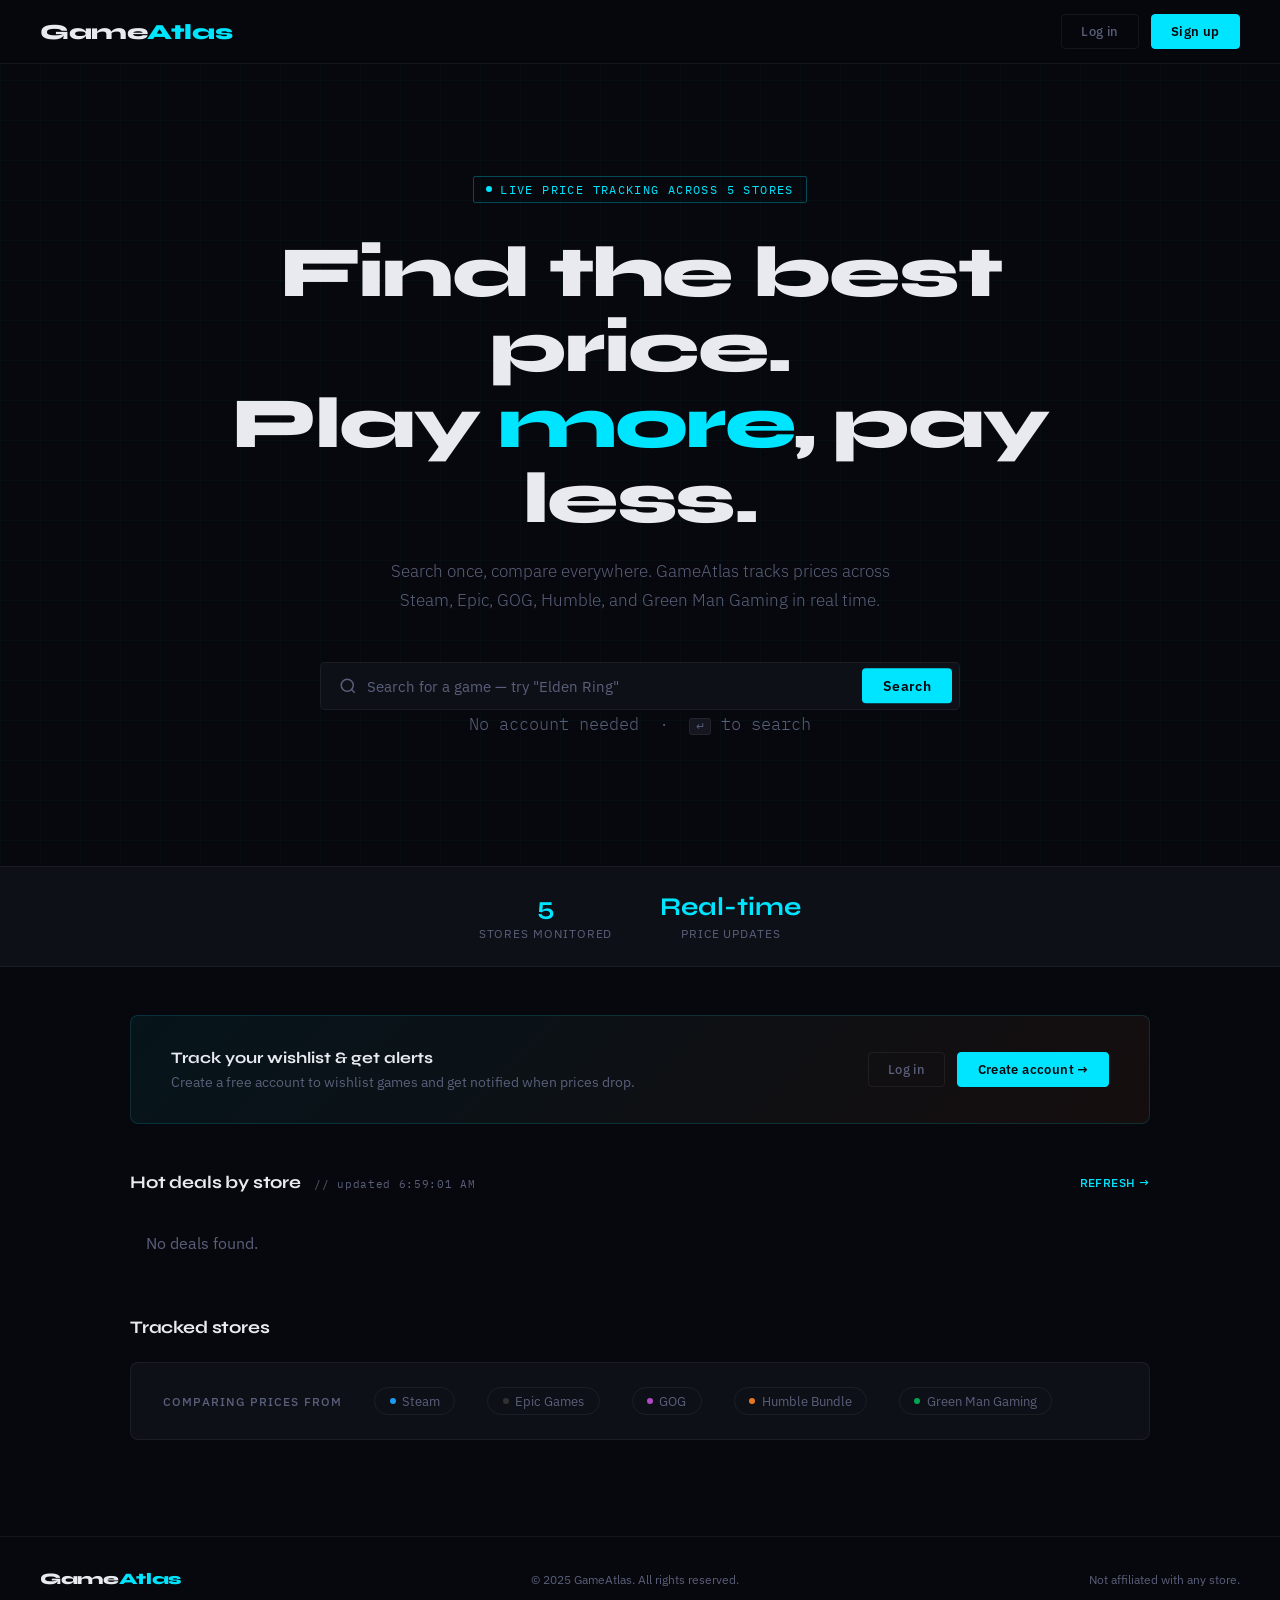
==== IT340-Website/index.html @ 7c73a900 "Front end Mk1" ====
<!DOCTYPE html>
<html lang="en">
<head>
  <meta charset="UTF-8" />
  <meta name="viewport" content="width=device-width, initial-scale=1.0" />
  <title>GameAtlas — Track. Compare. Save.</title>
  <link rel="preconnect" href="https://fonts.googleapis.com" />
  <link rel="preconnect" href="https://fonts.gstatic.com" crossorigin />
  <link href="https://fonts.googleapis.com/css2?family=Syne:wght@400;600;700;800&family=IBM+Plex+Sans:wght@300;400;500&family=IBM+Plex+Mono:wght@400;500&display=swap" rel="stylesheet" />
  <link rel="stylesheet" href="style.css" />
  <link rel="stylesheet" href="index.css" />
</head>
<body>

  <!-- NAV -->
  <nav>
    <a href="index.html" class="logo">Game<span>Atlas</span></a>
    <div class="nav-actions" id="navActions">
      <!-- Populated by JS based on auth state -->
    </div>
  </nav>

  <!-- HERO -->
  <section class="hero">
    <div class="hero-tag">Live price tracking across 5 stores</div>
    <h1>Find the best price.<br/>Play <em>more</em>, pay less.</h1>
    <p>Search once, compare everywhere. GameAtlas tracks prices across Steam, Epic, GOG, Humble, and Green Man Gaming in real time.</p>
    <div class="search-wrap">
      <svg class="search-icon" width="18" height="18" viewBox="0 0 24 24" fill="none" stroke="currentColor" stroke-width="2">
        <circle cx="11" cy="11" r="8"/><path d="m21 21-4.35-4.35"/>
      </svg>
      <input class="search-input" type="text" id="searchInput" placeholder="Search for a game — try &quot;Elden Ring&quot;" />
      <button class="search-btn" onclick="searchGames()">Search</button>
    </div>
    <p class="search-hint">No account needed &nbsp;·&nbsp; <kbd>↵</kbd> to search</p>
  </section>

  <!-- STATS -->
  <div class="stats-strip">
    <div class="stat"><span class="stat-num">5</span><span class="stat-label">Stores monitored</span></div>
    <div class="stat"><span class="stat-num">Real-time</span><span class="stat-label">Price updates</span></div>
  </div>

  <!-- MAIN -->
  <main class="main">

    <!-- AUTH PROMPT — shown only when logged out -->
    <div class="auth-prompt" id="authPrompt" style="display:none;">
      <div class="auth-prompt-text">
        <h3>Track your wishlist &amp; get alerts</h3>
        <p>Create a free account to wishlist games and get notified when prices drop.</p>
      </div>
      <div class="auth-prompt-actions">
        <a href="login.html" class="btn btn-ghost">Log in</a>
        <a href="register.html" class="btn btn-accent">Create account →</a>
      </div>
    </div>

    <!-- WISHLIST SECTION — shown only when logged in -->
    <div id="wishlistSection" style="display:none;">
      <div class="section-header">
        <div class="section-title">Your wishlist <span id="wishlistCount"></span></div>
        <button onclick="clearWishlist()" class="see-all" style="background:none;border:none;cursor:pointer;color:var(--red);">Clear all</button>
      </div>
      <div id="wishlistEmpty" style="display:none;padding:1.5rem;background:var(--surface);border:1px solid var(--border);border-radius:8px;color:var(--muted);font-size:0.88rem;margin-bottom:2rem;">
        Your wishlist is empty. Search for games below and click <strong>+ Wishlist</strong> to start tracking prices.
      </div>
      <div class="deals-grid" id="wishlistGrid"></div>
    </div>

    <!-- SEARCH RESULTS (hidden by default) -->
    <div id="searchResults" style="display:none;">
      <div class="section-header">
        <div class="section-title">Search results <span id="searchResultsLabel"></span></div>
        <button onclick="clearSearch()" class="see-all" style="background:none;border:none;cursor:pointer;">✕ Clear</button>
      </div>
      <div class="deals-grid" id="searchResultsGrid"></div>
    </div>

    <!-- HOT DEALS BY STORE -->
    <div id="dealsSection">
      <div class="section-header">
        <div class="section-title">Hot deals by store <span id="dealsTimestamp">// loading...</span></div>
        <a href="#" class="see-all" onclick="loadAllDeals(); return false;">Refresh →</a>
      </div>
      <div class="deals-grid" id="dealsGrid">
        <div class="store-deal-card skeleton-card"><div class="skeleton-header"></div><div class="skeleton-row"></div><div class="skeleton-row"></div><div class="skeleton-row"></div></div>
        <div class="store-deal-card skeleton-card"><div class="skeleton-header"></div><div class="skeleton-row"></div><div class="skeleton-row"></div><div class="skeleton-row"></div></div>
        <div class="store-deal-card skeleton-card"><div class="skeleton-header"></div><div class="skeleton-row"></div><div class="skeleton-row"></div><div class="skeleton-row"></div></div>
        <div class="store-deal-card skeleton-card"><div class="skeleton-header"></div><div class="skeleton-row"></div><div class="skeleton-row"></div><div class="skeleton-row"></div></div>
        <div class="store-deal-card skeleton-card"><div class="skeleton-header"></div><div class="skeleton-row"></div><div class="skeleton-row"></div><div class="skeleton-row"></div></div>
      </div>
    </div>

    <!-- STORES BAR -->
    <div class="section-header" style="margin-top:2rem;">
      <div class="section-title">Tracked stores</div>
    </div>
    <div class="stores-bar">
      <span class="stores-label">Comparing prices from</span>
      <div class="store-pill"><span class="store-pill-dot" style="background:#1d9bf0"></span>Steam</div>
      <div class="store-pill"><span class="store-pill-dot" style="background:#313131"></span>Epic Games</div>
      <div class="store-pill"><span class="store-pill-dot" style="background:#b249c7"></span>GOG</div>
      <div class="store-pill"><span class="store-pill-dot" style="background:#e87722"></span>Humble Bundle</div>
      <div class="store-pill"><span class="store-pill-dot" style="background:#00a651"></span>Green Man Gaming</div>
    </div>

  </main>

  <!-- FOOTER -->
  <footer>
    <a href="index.html" class="logo">Game<span>Atlas</span></a>
    <span>© 2025 GameAtlas. All rights reserved.</span>
    <span>Not affiliated with any store.</span>
  </footer>

  <script>
    // ── CheapShark store ID map ───────────────────────────────────────────
    const STORES = {
      1:  { name: 'Steam',            color: '#1d9bf0' },
      25: { name: 'Epic Games',       color: '#313131' },
      7:  { name: 'GOG',              color: '#b249c7' },
      11: { name: 'Humble Bundle',    color: '#e87722' },
      23: { name: 'Green Man Gaming', color: '#00a651' },
    };
    const STORE_IDS = Object.keys(STORES).map(Number);

    // ── Auth helpers ──────────────────────────────────────────────────────
    function getUser()  { try { return JSON.parse(localStorage.getItem('ga_user')); } catch { return null; } }
    function isLoggedIn() { return !!getUser(); }

    function logout() {
      localStorage.removeItem('ga_user');
      location.reload();
    }

    // ── Wishlist helpers ──────────────────────────────────────────────────
    function getWishlist() { try { return JSON.parse(localStorage.getItem('ga_wishlist')) || []; } catch { return []; } }
    function saveWishlist(list) { localStorage.setItem('ga_wishlist', JSON.stringify(list)); }

    function addToWishlist(game) {
      const list = getWishlist();
      if (list.find(g => g.gameID === game.gameID)) return; // already added
      list.push(game);
      saveWishlist(list);
      renderWishlist();
    }

    function removeFromWishlist(gameID) {
      saveWishlist(getWishlist().filter(g => g.gameID !== gameID));
      renderWishlist();
    }

    function clearWishlist() {
      if (!confirm('Remove all games from your wishlist?')) return;
      saveWishlist([]);
      renderWishlist();
    }

    function isWishlisted(gameID) {
      return getWishlist().some(g => g.gameID === gameID);
    }

    // ── Render nav based on auth state ────────────────────────────────────
    function renderNav() {
      const nav = document.getElementById('navActions');
      const user = getUser();
      if (user) {
        nav.innerHTML = `
          <span style="font-size:0.82rem;color:var(--muted);">Hi, <strong style="color:var(--text)">${escHtml(user.name)}</strong></span>
          <button onclick="logout()" class="btn btn-ghost">Log out</button>`;
      } else {
        nav.innerHTML = `
          <a href="login.html" class="btn btn-ghost">Log in</a>
          <a href="register.html" class="btn btn-accent">Sign up</a>`;
      }
    }

    // ── Render auth prompt or wishlist section ────────────────────────────
    function renderAuthState() {
      if (isLoggedIn()) {
        document.getElementById('authPrompt').style.display     = 'none';
        document.getElementById('wishlistSection').style.display = 'block';
        renderWishlist();
      } else {
        document.getElementById('authPrompt').style.display     = 'flex';
        document.getElementById('wishlistSection').style.display = 'none';
      }
    }

    // ── Render wishlist grid ──────────────────────────────────────────────
    async function renderWishlist() {
      const list  = getWishlist();
      const grid  = document.getElementById('wishlistGrid');
      const empty = document.getElementById('wishlistEmpty');
      const count = document.getElementById('wishlistCount');

      count.textContent = list.length ? `// ${list.length} game${list.length !== 1 ? 's' : ''}` : '';

      if (!list.length) {
        grid.innerHTML  = '';
        empty.style.display = 'block';
        return;
      }
      empty.style.display = 'none';

      // Show skeletons while loading
      grid.innerHTML = Array(list.length).fill(`
        <div class="store-deal-card skeleton-card">
          <div class="skeleton-header"></div>
          <div class="skeleton-row"></div>
          <div class="skeleton-row"></div>
        </div>`).join('');

      const detailed = await Promise.allSettled(
        list.map(g =>
          fetch(`https://www.cheapshark.com/api/1.0/games?id=${g.gameID}`)
            .then(r => r.json())
            .then(data => ({ ...data, gameID: g.gameID }))
        )
      );

      let html = '';
      detailed.forEach(result => {
        if (result.status !== 'fulfilled') return;
        const game  = result.value;
        const info  = game.info;
        const deals = (game.deals || []).filter(d => STORES[parseInt(d.storeID)]);
        if (!info || !deals.length) return;

        const bestDeal  = deals.sort((a, b) => parseFloat(a.price) - parseFloat(b.price))[0];
        const storeInfo = STORES[parseInt(bestDeal.storeID)];
        const salePrice = bestDeal ? (parseFloat(bestDeal.price) === 0 ? 'FREE' : `$${parseFloat(bestDeal.price).toFixed(2)}`) : 'N/A';
        const savings   = bestDeal ? Math.round((1 - parseFloat(bestDeal.price) / parseFloat(bestDeal.retailPrice)) * 100) : 0;

        html += `
          <div class="store-deal-card">
            <div class="store-deal-header" style="gap:0.75rem;align-items:flex-start;padding:1rem 1.25rem;">
              ${info.thumb ? `<img src="${info.thumb}" alt="${escHtml(info.title)}" style="width:42px;height:42px;object-fit:cover;border-radius:6px;flex-shrink:0;">` : ''}
              <div style="flex:1;min-width:0;">
                <div class="store-deal-name" style="white-space:normal;font-size:0.88rem;">${escHtml(info.title)}</div>
                ${storeInfo ? `<div style="font-size:0.7rem;color:var(--muted);margin-top:0.15rem;">Best on <span style="color:${storeInfo.color}">${storeInfo.name}</span></div>` : ''}
              </div>
              <button onclick="removeFromWishlist('${game.gameID}')"
                style="background:none;border:none;color:var(--muted);cursor:pointer;font-size:1rem;flex-shrink:0;"
                title="Remove from wishlist">✕</button>
            </div>
            <div class="store-deal-list">
              ${deals.slice(0, 3).map(d => {
                const s   = STORES[parseInt(d.storeID)];
                const sp  = parseFloat(d.price) === 0 ? 'FREE' : `$${parseFloat(d.price).toFixed(2)}`;
                const sv  = Math.round((1 - parseFloat(d.price) / parseFloat(d.retailPrice)) * 100);
                const url = `https://www.cheapshark.com/redirect?dealID=${d.dealID}`;
                return `
                  <a class="store-deal-row" href="${url}" target="_blank" rel="noopener">
                    <div class="store-deal-thumb" style="background:var(--surface2);display:flex;align-items:center;justify-content:center;">
                      <span style="width:8px;height:8px;border-radius:50%;background:${s.color}"></span>
                    </div>
                    <div class="store-deal-info">
                      <div class="store-deal-title">${s.name}</div>
                      <div class="store-deal-sub">Was $${parseFloat(d.retailPrice).toFixed(2)}</div>
                    </div>
                    <div class="store-deal-price">
                      <span class="price-current">${sp}</span>
                      ${sv > 0 ? `<span class="deal-badge">−${sv}%</span>` : ''}
                    </div>
                  </a>`;
                }).join('')}
            </div>
          </div>`;
      });

      grid.innerHTML = html || '';
    }

    // ── Fetch deals for a single store ────────────────────────────────────
    async function fetchStoreDeals(storeId, pageSize = 3) {
      const url = `https://www.cheapshark.com/api/1.0/deals?storeID=${storeId}&pageSize=${pageSize}&sortBy=DealRating&onSale=1`;
      const res = await fetch(url);
      if (!res.ok) throw new Error(`Store ${storeId} fetch failed`);
      return res.json();
    }

    // ── Build a deal card ─────────────────────────────────────────────────
    function buildDealCard(storeId, deals) {
      const store = STORES[storeId];
      if (!store) return '';

      const rows = deals.map(d => {
        const savings     = Math.round(parseFloat(d.savings));
        const salePriceF  = parseFloat(d.salePrice);
        const salePrice   = salePriceF === 0 ? 'FREE' : `$${salePriceF.toFixed(2)}`;
        const normalPrice = `$${parseFloat(d.normalPrice).toFixed(2)}`;
        const thumb       = d.thumb
          ? `<img src="${d.thumb}" alt="" style="width:36px;height:36px;object-fit:cover;border-radius:5px;" onerror="this.style.display='none'">`
          : `<div style="width:36px;height:36px;border-radius:5px;background:var(--surface2);display:flex;align-items:center;justify-content:center;font-size:1rem;">🎮</div>`;
        const dealLink = `https://www.cheapshark.com/redirect?dealID=${d.dealID}`;

        return `
          <a class="store-deal-row" href="${dealLink}" target="_blank" rel="noopener" title="${d.title}">
            <div class="store-deal-thumb">${thumb}</div>
            <div class="store-deal-info">
              <div class="store-deal-title">${escHtml(d.title)}</div>
              <div class="store-deal-sub">Was ${normalPrice}</div>
            </div>
            <div class="store-deal-price">
              <span class="price-current">${salePrice}</span>
              <span class="deal-badge">−${savings}%</span>
            </div>
          </a>`;
      }).join('');

      return `
        <div class="store-deal-card">
          <div class="store-deal-header">
            <span class="store-deal-dot" style="background:${store.color}"></span>
            <span class="store-deal-name">${store.name}</span>
            <span class="store-deal-count">${deals.length} deal${deals.length !== 1 ? 's' : ''}</span>
          </div>
          <div class="store-deal-list">${rows}</div>
        </div>`;
    }

    // ── Load all store deals ──────────────────────────────────────────────
    async function loadAllDeals() {
      const grid = document.getElementById('dealsGrid');
      const ts   = document.getElementById('dealsTimestamp');

      grid.innerHTML = Array(5).fill(`
        <div class="store-deal-card skeleton-card">
          <div class="skeleton-header"></div>
          <div class="skeleton-row"></div>
          <div class="skeleton-row"></div>
          <div class="skeleton-row"></div>
        </div>`).join('');
      ts.textContent = '// loading...';

      const results = await Promise.allSettled(
        STORE_IDS.map(id => fetchStoreDeals(id, 3))
      );

      let html = '';
      results.forEach((result, i) => {
        const storeId = STORE_IDS[i];
        if (result.status === 'fulfilled' && result.value.length > 0 && STORES[storeId]) {
          html += buildDealCard(storeId, result.value);
        }
      });

      grid.innerHTML = html || '<p style="color:var(--muted);padding:1rem;">No deals found.</p>';
      ts.textContent = `// updated ${new Date().toLocaleTimeString()}`;
    }

    // ── Search games ──────────────────────────────────────────────────────
    async function searchGames() {
      const query = document.getElementById('searchInput').value.trim();
      if (!query) return;

      const resultsSection = document.getElementById('searchResults');
      const resultsGrid    = document.getElementById('searchResultsGrid');
      const label          = document.getElementById('searchResultsLabel');

      resultsGrid.innerHTML = `<div style="color:var(--muted);padding:1rem;font-size:0.85rem;">Searching...</div>`;
      resultsSection.style.display = 'block';
      label.textContent = `// "${query}"`;
      resultsSection.scrollIntoView({ behavior: 'smooth', block: 'start' });

      try {
        const res   = await fetch(`https://www.cheapshark.com/api/1.0/games?title=${encodeURIComponent(query)}&limit=12`);
        const games = await res.json();

        if (!games.length) {
          resultsGrid.innerHTML = `<p style="color:var(--muted);padding:1rem;">No results for "<strong>${escHtml(query)}</strong>".</p>`;
          return;
        }

        const detailed = await Promise.allSettled(
          games.slice(0, 12).map(g =>
            fetch(`https://www.cheapshark.com/api/1.0/games?id=${g.gameID}`)
              .then(r => r.json())
              .then(data => ({ ...data, gameID: g.gameID, cheapestPriceEver: g.cheapestPriceEver, thumb: g.thumb }))
          )
        );

        let html = '';
        detailed.forEach(result => {
          if (result.status !== 'fulfilled') return;
          const game  = result.value;
          const info  = game.info;
          const cheap = game.cheapestPriceEver;
          const deals = (game.deals || []).filter(d => STORES[parseInt(d.storeID)]);
          if (!info || !deals.length) return;

          const bestDeal  = deals.sort((a, b) => parseFloat(a.price) - parseFloat(b.price))[0];
          const storeInfo = STORES[parseInt(bestDeal.storeID)];
          const wishlisted = isWishlisted(game.gameID);

          html += `
            <div class="store-deal-card search-result-card">
              <div class="store-deal-header" style="gap:0.75rem;align-items:flex-start;padding:1rem 1.25rem;">
                ${info.thumb ? `<img src="${info.thumb}" alt="${escHtml(info.title)}" style="width:48px;height:48px;object-fit:cover;border-radius:6px;flex-shrink:0;">` : ''}
                <div style="flex:1;min-width:0;">
                  <div class="store-deal-name" style="white-space:normal;font-size:0.9rem;">${escHtml(info.title)}</div>
                  ${storeInfo ? `<div style="font-size:0.7rem;color:var(--muted);margin-top:0.2rem;">Best on <span style="color:${storeInfo.color}">${storeInfo.name}</span></div>` : ''}
                </div>
                ${isLoggedIn() ? `
                  <button
                    id="wl-btn-${game.gameID}"
                    onclick="toggleWishlist('${game.gameID}', '${escHtml(info.title)}', '${info.thumb || ''}')"
                    class="wishlist-btn ${wishlisted ? 'wishlisted' : ''}"
                    title="${wishlisted ? 'Remove from wishlist' : 'Add to wishlist'}">
                    ${wishlisted ? '★' : '☆'}
                  </button>` : ''}
              </div>
              <div class="store-deal-list">
                ${deals.slice(0, 3).map(d => {
                  const s   = STORES[parseInt(d.storeID)];
                  const sp  = parseFloat(d.price) === 0 ? 'FREE' : `$${parseFloat(d.price).toFixed(2)}`;
                  const sv  = Math.round((1 - parseFloat(d.price) / parseFloat(d.retailPrice)) * 100);
                  const url = `https://www.cheapshark.com/redirect?dealID=${d.dealID}`;
                  return `
                    <a class="store-deal-row" href="${url}" target="_blank" rel="noopener">
                      <div class="store-deal-thumb" style="background:var(--surface2);display:flex;align-items:center;justify-content:center;">
                        <span style="width:8px;height:8px;border-radius:50%;background:${s.color}"></span>
                      </div>
                      <div class="store-deal-info">
                        <div class="store-deal-title">${s.name}</div>
                        <div class="store-deal-sub">Was $${parseFloat(d.retailPrice).toFixed(2)}</div>
                      </div>
                      <div class="store-deal-price">
                        <span class="price-current">${sp}</span>
                        ${sv > 0 ? `<span class="deal-badge">−${sv}%</span>` : ''}
                      </div>
                    </a>`;
                }).join('')}
                ${cheap ? `<div style="padding:0.5rem 1.25rem;font-size:0.7rem;color:var(--muted);border-top:1px solid var(--border);margin-top:0.25rem;">
                  All-time low: <span style="color:var(--green);font-family:'IBM Plex Mono',monospace;">$${parseFloat(cheap.price).toFixed(2)}</span>
                </div>` : ''}
              </div>
            </div>`;
        });

        resultsGrid.innerHTML = html || `<p style="color:var(--muted);padding:1rem;">No deals found from tracked stores.</p>`;
      } catch (err) {
        resultsGrid.innerHTML = `<p style="color:var(--red);padding:1rem;">Error fetching results. Try again.</p>`;
        console.error(err);
      }
    }

    // ── Toggle wishlist from search results ───────────────────────────────
    function toggleWishlist(gameID, title, thumb) {
      const btn = document.getElementById(`wl-btn-${gameID}`);
      if (isWishlisted(gameID)) {
        removeFromWishlist(gameID);
        btn.textContent = '☆';
        btn.classList.remove('wishlisted');
        btn.title = 'Add to wishlist';
      } else {
        addToWishlist({ gameID, title, thumb });
        btn.textContent = '★';
        btn.classList.add('wishlisted');
        btn.title = 'Remove from wishlist';
      }
    }

    // ── Clear search ──────────────────────────────────────────────────────
    function clearSearch() {
      document.getElementById('searchResults').style.display = 'none';
      document.getElementById('searchInput').value = '';
    }

    // ── Escape HTML helper ────────────────────────────────────────────────
    function escHtml(str) {
      return String(str)
        .replace(/&/g, '&amp;')
        .replace(/</g, '&lt;')
        .replace(/>/g, '&gt;')
        .replace(/"/g, '&quot;');
    }

    // ── Init ──────────────────────────────────────────────────────────────
    document.addEventListener('DOMContentLoaded', () => {
      renderNav();
      renderAuthState();
      loadAllDeals();
      document.getElementById('searchInput').addEventListener('keydown', e => {
        if (e.key === 'Enter') searchGames();
      });
    });
  </script>

</body>
</html>
---- IT340-Website/style.css ----
/* ── SHARED VARIABLES & RESET ── */
:root {
  --bg: #07080d;
  --surface: #0e1018;
  --surface2: #141620;
  --border: rgba(255,255,255,0.06);
  --accent: #00e5ff;
  --accent2: #ff6b2b;
  --text: #e8eaf0;
  --muted: #5a5f7a;
  --green: #00e676;
  --red: #ff3d3d;
}
* { margin: 0; padding: 0; box-sizing: border-box; }
html { scroll-behavior: smooth; }

body {
  font-family: 'IBM Plex Sans', sans-serif;
  background: var(--bg);
  color: var(--text);
  min-height: 100vh;
  overflow-x: hidden;
}

/* ── SCROLLBAR ── */
::-webkit-scrollbar { width: 6px; height: 6px; }
::-webkit-scrollbar-track { background: var(--bg); }
::-webkit-scrollbar-thumb { background: var(--surface2); border-radius: 3px; }
::-webkit-scrollbar-thumb:hover { background: var(--muted); }

/* ── BUTTONS ── */
.btn {
  font-family: 'IBM Plex Sans', sans-serif;
  font-size: 0.82rem;
  font-weight: 500;
  padding: 0.5rem 1.2rem;
  border-radius: 4px;
  cursor: pointer;
  text-decoration: none;
  transition: all 0.2s;
  letter-spacing: 0.03em;
  display: inline-block;
}
.btn-ghost {
  background: transparent;
  border: 1px solid var(--border);
  color: var(--muted);
}
.btn-ghost:hover { border-color: var(--accent); color: var(--accent); }
.btn-accent {
  background: var(--accent);
  border: 1px solid var(--accent);
  color: #07080d;
  font-weight: 600;
}
.btn-accent:hover { background: #33ecff; }

/* ── LOGO ── */
.logo {
  font-family: 'Syne', sans-serif;
  font-weight: 800;
  font-size: 1.35rem;
  letter-spacing: -0.02em;
  color: var(--text);
  text-decoration: none;
}
.logo span { color: var(--accent); }

/* ── AUTH LAYOUT ── */
.auth-body {
  display: grid;
  grid-template-columns: 1fr 1fr;
  min-height: 100vh;
}

.left-panel {
  position: relative;
  overflow: hidden;
  display: flex;
  flex-direction: column;
  justify-content: space-between;
  padding: 2.5rem;
  background: var(--surface);
  border-right: 1px solid var(--border);
}
.left-panel::before {
  content: '';
  position: absolute;
  bottom: -100px; left: -100px;
  width: 500px; height: 500px;
  background: radial-gradient(circle, rgba(0,229,255,0.07) 0%, transparent 70%);
  pointer-events: none;
}
.left-panel::after {
  content: '';
  position: absolute;
  top: -80px; right: -80px;
  width: 400px; height: 400px;
  background: radial-gradient(circle, rgba(255,107,43,0.05) 0%, transparent 70%);
  pointer-events: none;
}
.grid-bg {
  position: absolute;
  inset: 0;
  background-image:
    linear-gradient(rgba(0,229,255,0.03) 1px, transparent 1px),
    linear-gradient(90deg, rgba(0,229,255,0.03) 1px, transparent 1px);
  background-size: 32px 32px;
  pointer-events: none;
}
.left-logo {
  position: relative;
  z-index: 1;
  font-family: 'Syne', sans-serif;
  font-weight: 800;
  font-size: 1.35rem;
  letter-spacing: -0.02em;
  color: var(--text);
  text-decoration: none;
}
.left-logo span { color: var(--accent); }

.left-content {
  position: relative;
  z-index: 1;
}
.left-content h2 {
  font-family: 'Syne', sans-serif;
  font-weight: 800;
  font-size: 2.4rem;
  line-height: 1.1;
  letter-spacing: -0.03em;
  margin-bottom: 1.2rem;
}
.left-content h2 em { font-style: normal; color: var(--accent); }
.left-content p {
  font-size: 0.9rem;
  color: var(--muted);
  line-height: 1.7;
  max-width: 360px;
}
.left-footer {
  position: relative;
  z-index: 1;
  font-family: 'IBM Plex Mono', monospace;
  font-size: 0.68rem;
  color: var(--muted);
  letter-spacing: 0.05em;
}

.right-panel {
  display: flex;
  align-items: center;
  justify-content: center;
  padding: 3rem 2.5rem;
  overflow-y: auto;
}
.form-container {
  width: 100%;
  max-width: 420px;
  animation: slideIn 0.5s ease;
}
@keyframes slideIn {
  from { opacity: 0; transform: translateX(20px); }
  to   { opacity: 1; transform: translateX(0); }
}

/* ── FORM HEADER ── */
.form-header { margin-bottom: 2rem; }
.form-header h1 {
  font-family: 'Syne', sans-serif;
  font-size: 1.7rem;
  font-weight: 800;
  letter-spacing: -0.03em;
  margin-bottom: 0.5rem;
}
.form-header p { font-size: 0.875rem; color: var(--muted); }
.form-header p a { color: var(--accent); text-decoration: none; }
.form-header p a:hover { text-decoration: underline; }

/* ── FORM INPUTS ── */
.form-group { margin-bottom: 1.1rem; }
label {
  display: block;
  font-size: 0.77rem;
  font-weight: 500;
  color: var(--muted);
  text-transform: uppercase;
  letter-spacing: 0.07em;
  margin-bottom: 0.4rem;
}
.input-wrap { position: relative; }
.input-icon {
  position: absolute;
  left: 1rem; top: 50%;
  transform: translateY(-50%);
  color: var(--muted);
  pointer-events: none;
}
input[type="text"],
input[type="email"],
input[type="password"] {
  width: 100%;
  padding: 0.8rem 1rem 0.8rem 2.9rem;
  background: var(--surface);
  border: 1px solid var(--border);
  border-radius: 5px;
  color: var(--text);
  font-family: 'IBM Plex Sans', sans-serif;
  font-size: 0.95rem;
  outline: none;
  transition: border-color 0.2s, box-shadow 0.2s;
}
input::placeholder { color: var(--muted); }
input:focus {
  border-color: var(--accent);
  box-shadow: 0 0 0 3px rgba(0,229,255,0.1);
}
input.valid   { border-color: var(--green); }
input.invalid { border-color: var(--red); }
input.error   { border-color: var(--red); box-shadow: 0 0 0 3px rgba(255,61,61,0.12); }

.input-status {
  position: absolute;
  right: 1rem; top: 50%;
  transform: translateY(-50%);
  font-size: 0.8rem;
  pointer-events: none;
}

/* ── SUBMIT BUTTON ── */
.submit-btn {
  width: 100%;
  padding: 0.9rem;
  background: var(--accent);
  border: none;
  border-radius: 5px;
  color: #07080d;
  font-family: 'Syne', sans-serif;
  font-size: 0.95rem;
  font-weight: 700;
  cursor: pointer;
  transition: background 0.2s, transform 0.1s;
  margin-bottom: 1.5rem;
  letter-spacing: 0.01em;
}
.submit-btn:hover { background: #33ecff; }
.submit-btn:disabled { background: var(--surface2); color: var(--muted); cursor: not-allowed; }
.submit-btn:active:not(:disabled) { transform: scale(0.99); }

/* ── ERROR MESSAGE ── */
.error-msg {
  background: rgba(255,61,61,0.1);
  border: 1px solid rgba(255,61,61,0.2);
  border-radius: 5px;
  padding: 0.7rem 1rem;
  font-size: 0.82rem;
  color: var(--red);
  margin-bottom: 1.25rem;
  display: none;
  align-items: center;
  gap: 0.5rem;
}
.error-msg.visible { display: flex; }

/* ── MOBILE ── */
@media (max-width: 768px) {
  .auth-body { grid-template-columns: 1fr; }
  .left-panel { display: none; }
}
---- IT340-Website/index.css ----
/* ── BACKGROUND GRID ── */
body::before {
  content: '';
  position: fixed;
  inset: 0;
  background-image:
    linear-gradient(rgba(0,229,255,0.03) 1px, transparent 1px),
    linear-gradient(90deg, rgba(0,229,255,0.03) 1px, transparent 1px);
  background-size: 40px 40px;
  pointer-events: none;
  z-index: 0;
}

/* ── NAV ── */
nav {
  position: sticky;
  top: 0;
  z-index: 100;
  display: flex;
  align-items: center;
  justify-content: space-between;
  padding: 0 2.5rem;
  height: 64px;
  background: rgba(7,8,13,0.85);
  backdrop-filter: blur(16px);
  border-bottom: 1px solid var(--border);
}
.nav-links {
  display: flex;
  align-items: center;
  gap: 2rem;
  list-style: none;
}
.nav-links a {
  font-size: 0.85rem;
  font-weight: 500;
  color: var(--muted);
  text-decoration: none;
  letter-spacing: 0.04em;
  text-transform: uppercase;
  transition: color 0.2s;
}
.nav-links a:hover { color: var(--text); }
.nav-actions { display: flex; gap: 0.75rem; align-items: center; }

/* ── HERO ── */
.hero {
  position: relative;
  z-index: 1;
  padding: 7rem 2.5rem 5rem;
  max-width: 900px;
  margin: 0 auto;
  text-align: center;
}
.hero-tag {
  display: inline-flex;
  align-items: center;
  gap: 0.5rem;
  font-family: 'IBM Plex Mono', monospace;
  font-size: 0.72rem;
  color: var(--accent);
  letter-spacing: 0.12em;
  text-transform: uppercase;
  border: 1px solid rgba(0,229,255,0.3);
  padding: 0.3rem 0.8rem;
  border-radius: 2px;
  margin-bottom: 2rem;
  animation: fadeUp 0.6s ease both;
}
.hero-tag::before {
  content: '';
  width: 6px; height: 6px;
  background: var(--accent);
  border-radius: 50%;
  animation: pulse 1.5s infinite;
}
@keyframes pulse {
  0%, 100% { opacity: 1; }
  50%       { opacity: 0.3; }
}
.hero h1 {
  font-family: 'Syne', sans-serif;
  font-weight: 800;
  font-size: clamp(2.8rem, 6vw, 4.5rem);
  line-height: 1.05;
  letter-spacing: -0.03em;
  color: var(--text);
  animation: fadeUp 0.6s 0.1s ease both;
  margin-bottom: 1.25rem;
}
.hero h1 em { font-style: normal; color: var(--accent); }
.hero p {
  font-size: 1.05rem;
  color: var(--muted);
  line-height: 1.7;
  max-width: 540px;
  margin: 0 auto 3rem;
  font-weight: 300;
  animation: fadeUp 0.6s 0.2s ease both;
}
@keyframes fadeUp {
  from { opacity: 0; transform: translateY(18px); }
  to   { opacity: 1; transform: translateY(0); }
}

/* ── SEARCH BAR ── */
.search-wrap {
  position: relative;
  max-width: 640px;
  margin: 0 auto;
  animation: fadeUp 0.6s 0.3s ease both;
}
.search-icon {
  position: absolute;
  left: 1.2rem; top: 50%;
  transform: translateY(-50%);
  color: var(--muted);
  pointer-events: none;
}
.search-input {
  width: 100%;
  padding: 1rem 9rem 1rem 3.2rem;
  background: var(--surface);
  border: 1px solid var(--border);
  border-radius: 6px;
  color: var(--text);
  font-family: 'IBM Plex Sans', sans-serif;
  font-size: 1rem;
  outline: none;
  transition: border-color 0.2s, box-shadow 0.2s;
}
.search-input::placeholder { color: var(--muted); }
.search-input:focus {
  border-color: var(--accent);
  box-shadow: 0 0 0 3px rgba(0,229,255,0.1), 0 0 20px rgba(0,229,255,0.08);
}
.search-btn {
  position: absolute;
  right: 0.5rem; top: 50%;
  transform: translateY(-50%);
  background: var(--accent);
  color: #07080d;
  border: none;
  padding: 0.55rem 1.3rem;
  border-radius: 4px;
  font-family: 'IBM Plex Sans', sans-serif;
  font-size: 0.85rem;
  font-weight: 600;
  cursor: pointer;
  transition: background 0.2s;
  letter-spacing: 0.03em;
}
.search-btn:hover { background: #33ecff; }
.search-hint {
  font-size: 0.75rem;
  color: var(--muted);
  margin-top: 0.6rem;
  font-family: 'IBM Plex Mono', monospace;
}
.search-hint kbd {
  background: var(--surface2);
  border: 1px solid var(--border);
  padding: 0.1rem 0.35rem;
  border-radius: 3px;
  font-size: 0.7rem;
}

/* ── STATS STRIP ── */
.stats-strip {
  position: relative;
  z-index: 1;
  display: flex;
  justify-content: center;
  gap: 3rem;
  padding: 1.5rem 2.5rem;
  border-top: 1px solid var(--border);
  border-bottom: 1px solid var(--border);
  background: var(--surface);
  animation: fadeUp 0.6s 0.4s ease both;
}
.stat { text-align: center; }
.stat-num {
  font-family: 'Syne', sans-serif;
  font-size: 1.6rem;
  font-weight: 700;
  color: var(--accent);
  display: block;
}
.stat-label {
  font-size: 0.72rem;
  color: var(--muted);
  letter-spacing: 0.08em;
  text-transform: uppercase;
}

/* ── MAIN ── */
.main {
  position: relative;
  z-index: 1;
  max-width: 1100px;
  margin: 0 auto;
  padding: 3rem 2.5rem;
}
.section-header {
  display: flex;
  align-items: center;
  justify-content: space-between;
  margin-bottom: 1.5rem;
}
.section-title {
  font-family: 'Syne', sans-serif;
  font-size: 1.1rem;
  font-weight: 700;
  color: var(--text);
  letter-spacing: -0.01em;
}
.section-title span {
  font-family: 'IBM Plex Mono', monospace;
  font-size: 0.7rem;
  font-weight: 400;
  color: var(--muted);
  margin-left: 0.6rem;
  letter-spacing: 0.06em;
}
.see-all {
  font-size: 0.78rem;
  color: var(--accent);
  text-decoration: none;
  letter-spacing: 0.04em;
  text-transform: uppercase;
  font-weight: 500;
}
.see-all:hover { text-decoration: underline; }

/* ── AUTH PROMPT ── */
.auth-prompt {
  background: linear-gradient(135deg, rgba(0,229,255,0.06) 0%, rgba(255,107,43,0.06) 100%);
  border: 1px solid rgba(0,229,255,0.15);
  border-radius: 8px;
  padding: 2rem 2.5rem;
  display: flex;
  align-items: center;
  justify-content: space-between;
  gap: 1rem;
  margin-bottom: 3rem;
}
.auth-prompt-text h3 {
  font-family: 'Syne', sans-serif;
  font-size: 1rem;
  font-weight: 700;
  margin-bottom: 0.35rem;
}
.auth-prompt-text p { font-size: 0.85rem; color: var(--muted); }
.auth-prompt-actions { display: flex; gap: 0.75rem; flex-shrink: 0; }

/* ── DEALS BY STORE ── */
.deals-grid {
  display: grid;
  grid-template-columns: repeat(auto-fill, minmax(300px, 1fr));
  gap: 1.5rem;
  margin-bottom: 3rem;
}
.store-deal-card {
  background: var(--surface);
  border: 1px solid var(--border);
  border-radius: 8px;
  overflow: hidden;
  transition: border-color 0.2s;
}
.store-deal-card:hover { border-color: rgba(0,229,255,0.2); }
.store-deal-header {
  display: flex;
  align-items: center;
  gap: 0.6rem;
  padding: 0.85rem 1.25rem;
  border-bottom: 1px solid var(--border);
  background: var(--surface2);
}
.store-deal-dot { width: 8px; height: 8px; border-radius: 50%; flex-shrink: 0; }
.store-deal-name {
  font-family: 'Syne', sans-serif;
  font-size: 0.85rem;
  font-weight: 700;
  letter-spacing: 0.02em;
}
.store-deal-count {
  margin-left: auto;
  font-family: 'IBM Plex Mono', monospace;
  font-size: 0.68rem;
  color: var(--muted);
}
.store-deal-list { padding: 0.5rem 0; }
.store-deal-row {
  display: flex;
  align-items: center;
  gap: 0.75rem;
  padding: 0.65rem 1.25rem;
  cursor: pointer;
  transition: background 0.15s;
}
.store-deal-row:hover { background: var(--surface2); }
.store-deal-thumb {
  width: 36px; height: 36px;
  border-radius: 5px;
  display: flex;
  align-items: center;
  justify-content: center;
  font-size: 1.1rem;
  flex-shrink: 0;
}
.store-deal-info { flex: 1; min-width: 0; }
.store-deal-title {
  font-family: 'Syne', sans-serif;
  font-size: 0.82rem;
  font-weight: 600;
  white-space: nowrap;
  overflow: hidden;
  text-overflow: ellipsis;
}
.store-deal-sub { font-size: 0.7rem; color: var(--muted); margin-top: 0.1rem; }
.store-deal-price { text-align: right; flex-shrink: 0; }
.store-deal-price .price-current { display: block; font-size: 0.85rem; }
.price-current {
  font-family: 'IBM Plex Mono', monospace;
  font-size: 0.85rem;
  font-weight: 500;
  color: var(--green);
}
.deal-badge {
  font-family: 'IBM Plex Mono', monospace;
  font-size: 0.65rem;
  font-weight: 500;
  padding: 0.15rem 0.4rem;
  border-radius: 3px;
  background: rgba(255,61,61,0.15);
  color: var(--red);
}

/* ── STORES BAR ── */
.stores-bar {
  border: 1px solid var(--border);
  border-radius: 8px;
  padding: 1.5rem 2rem;
  background: var(--surface);
  display: flex;
  align-items: center;
  gap: 2rem;
  margin-bottom: 3rem;
  overflow-x: auto;
}
.stores-label {
  font-size: 0.72rem;
  letter-spacing: 0.1em;
  text-transform: uppercase;
  color: var(--muted);
  white-space: nowrap;
  font-weight: 500;
}
.store-pill {
  display: flex;
  align-items: center;
  gap: 0.4rem;
  padding: 0.3rem 0.9rem;
  border: 1px solid var(--border);
  border-radius: 20px;
  font-size: 0.8rem;
  color: var(--muted);
  white-space: nowrap;
  cursor: pointer;
  transition: all 0.2s;
}
.store-pill:hover { border-color: var(--accent); color: var(--text); }
.store-pill-dot { width: 6px; height: 6px; border-radius: 50%; }

/* ── FOOTER ── */
footer {
  position: relative;
  z-index: 1;
  border-top: 1px solid var(--border);
  padding: 2rem 2.5rem;
  display: flex;
  align-items: center;
  justify-content: space-between;
  color: var(--muted);
  font-size: 0.78rem;
}
footer .logo { font-size: 1rem; }

/* ── RESPONSIVE ── */
@media (max-width: 768px) {
  nav { padding: 0 1.25rem; }
  .nav-links { display: none; }
  .hero { padding: 4rem 1.25rem 3rem; }
  .stats-strip { gap: 1.5rem; flex-wrap: wrap; }
  .main { padding: 2rem 1.25rem; }
  .auth-prompt { flex-direction: column; align-items: flex-start; }
  .deals-grid { grid-template-columns: 1fr; }
  footer { flex-direction: column; gap: 0.5rem; text-align: center; }
}

/* ── WISHLIST BUTTON ── */
.wishlist-btn {
  background: none;
  border: 1px solid var(--border);
  border-radius: 4px;
  color: var(--muted);
  cursor: pointer;
  font-size: 1.1rem;
  padding: 0.25rem 0.5rem;
  flex-shrink: 0;
  transition: all 0.2s;
  line-height: 1;
}
.wishlist-btn:hover    { border-color: var(--accent); color: var(--accent); }
.wishlist-btn.wishlisted { border-color: gold; color: gold; }

/* ── SKELETON LOADERS ── */
@keyframes shimmer {
  0%   { background-position: -400px 0; }
  100% { background-position:  400px 0; }
}
.skeleton-header, .skeleton-row {
  border-radius: 4px;
  background: linear-gradient(90deg, var(--surface2) 25%, var(--surface) 50%, var(--surface2) 75%);
  background-size: 400px 100%;
  animation: shimmer 1.4s infinite;
}
.skeleton-card  { pointer-events: none; }
.skeleton-header { height: 44px; margin: 0; border-radius: 0; }
.skeleton-row    { height: 52px; margin: 4px 12px; border-radius: 6px; }

/* ── SEARCH RESULT LINK ROWS ── */
.store-deal-row {
  text-decoration: none;
  color: inherit;
  display: flex;
}
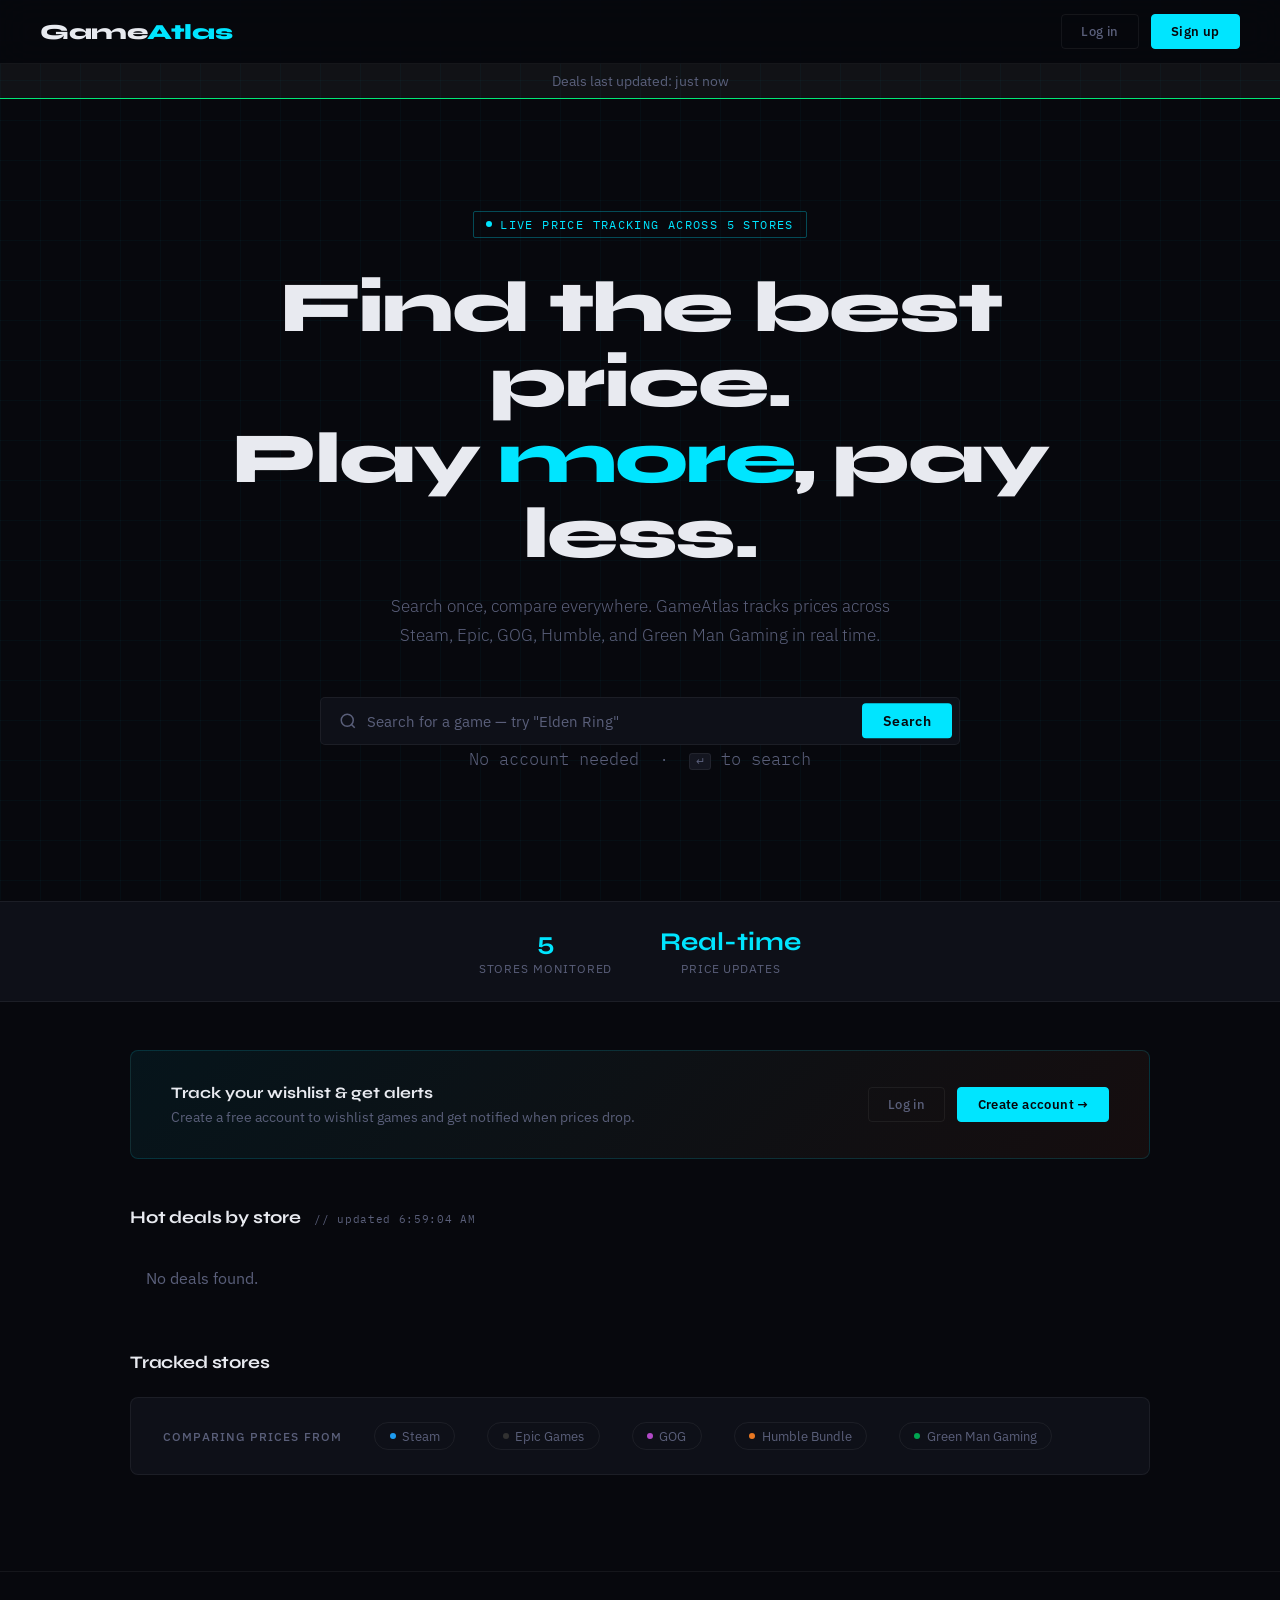
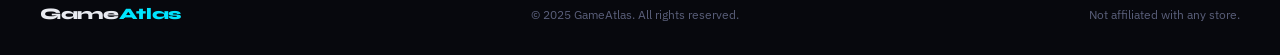
==== commit be81a540: "Security Updated and added Compatibility with mongoDB(Security includes hashing and input sanitizati" ====
--- a/IT340-Website/index.html
+++ b/IT340-Website/index.html
@@ -9,6 +9,32 @@
   <link href="https://fonts.googleapis.com/css2?family=Syne:wght@400;600;700;800&family=IBM+Plex+Sans:wght@300;400;500&family=IBM+Plex+Mono:wght@400;500&display=swap" rel="stylesheet" />
   <link rel="stylesheet" href="style.css" />
   <link rel="stylesheet" href="index.css" />
+  <style>
+    .cache-banner {
+      display: flex;
+      align-items: center;
+      justify-content: center;
+      gap: 1rem;
+      padding: 0.5rem 1.5rem;
+      background: rgba(255,255,255,0.04);
+      border-bottom: 1px solid var(--green);
+      font-size: 0.85rem;
+      color: var(--muted);
+      transition: border-color 0.3s;
+    }
+    .refresh-btn {
+      background: transparent;
+      border: 1px solid var(--accent);
+      color: var(--accent);
+      padding: 0.25rem 0.75rem;
+      border-radius: 6px;
+      cursor: pointer;
+      font-size: 0.8rem;
+      transition: background 0.2s;
+    }
+    .refresh-btn:hover { background: var(--accent); color: #000; }
+    .refresh-btn:disabled { opacity: 0.5; cursor: not-allowed; }
+  </style>
 </head>
 <body>
 
@@ -19,6 +45,12 @@
       <!-- Populated by JS based on auth state -->
     </div>
   </nav>
+
+  <!-- CACHE BANNER -->
+  <div id="cacheBanner" style="display:none;" class="cache-banner">
+    <span id="cacheAgeText">Data cached</span>
+    <button onclick="refreshDeals()" id="refreshBtn" class="refresh-btn" style="display:none;">↻ Refresh Now</button>
+  </div>
 
   <!-- HERO -->
   <section class="hero">
@@ -81,7 +113,6 @@
     <div id="dealsSection">
       <div class="section-header">
         <div class="section-title">Hot deals by store <span id="dealsTimestamp">// loading...</span></div>
-        <a href="#" class="see-all" onclick="loadAllDeals(); return false;">Refresh →</a>
       </div>
       <div class="deals-grid" id="dealsGrid">
         <div class="store-deal-card skeleton-card"><div class="skeleton-header"></div><div class="skeleton-row"></div><div class="skeleton-row"></div><div class="skeleton-row"></div></div>
@@ -115,6 +146,10 @@
   </footer>
 
   <script>
+    // ── Config ────────────────────────────────────────────────────────────
+    const BACKEND      = 'http://BACKEND_MACHINE_IP:3000';
+    const CACHE_TTL_MS = 60 * 60 * 1000; // 1 hour
+
     // ── CheapShark store ID map ───────────────────────────────────────────
     const STORES = {
       1:  { name: 'Steam',            color: '#1d9bf0' },
@@ -126,7 +161,7 @@
     const STORE_IDS = Object.keys(STORES).map(Number);
 
     // ── Auth helpers ──────────────────────────────────────────────────────
-    function getUser()  { try { return JSON.parse(localStorage.getItem('ga_user')); } catch { return null; } }
+    function getUser()    { try { return JSON.parse(localStorage.getItem('ga_user')); } catch { return null; } }
     function isLoggedIn() { return !!getUser(); }
 
     function logout() {
@@ -135,12 +170,12 @@
     }
 
     // ── Wishlist helpers ──────────────────────────────────────────────────
-    function getWishlist() { try { return JSON.parse(localStorage.getItem('ga_wishlist')) || []; } catch { return []; } }
-    function saveWishlist(list) { localStorage.setItem('ga_wishlist', JSON.stringify(list)); }
+    function getWishlist()       { try { return JSON.parse(localStorage.getItem('ga_wishlist')) || []; } catch { return []; } }
+    function saveWishlist(list)  { localStorage.setItem('ga_wishlist', JSON.stringify(list)); }
 
     function addToWishlist(game) {
       const list = getWishlist();
-      if (list.find(g => g.gameID === game.gameID)) return; // already added
+      if (list.find(g => g.gameID === game.gameID)) return;
       list.push(game);
       saveWishlist(list);
       renderWishlist();
@@ -161,9 +196,27 @@
       return getWishlist().some(g => g.gameID === gameID);
     }
 
+    // ── Cache banner helpers ──────────────────────────────────────────────
+    function formatAge(ms) {
+      const mins = Math.floor(ms / 60000);
+      if (mins < 1)  return 'just now';
+      if (mins < 60) return `${mins} minute${mins > 1 ? 's' : ''} ago`;
+      return `${Math.floor(mins / 60)} hour(s) ago`;
+    }
+
+    function updateBanner(ageMs, fresh) {
+      const banner = document.getElementById('cacheBanner');
+      const text   = document.getElementById('cacheAgeText');
+      const btn    = document.getElementById('refreshBtn');
+      banner.style.display    = 'flex';
+      text.textContent        = `Deals last updated: ${formatAge(ageMs)}`;
+      btn.style.display       = fresh ? 'none' : 'inline-block';
+      banner.style.borderColor = fresh ? 'var(--green)' : 'var(--red)';
+    }
+
     // ── Render nav based on auth state ────────────────────────────────────
     function renderNav() {
-      const nav = document.getElementById('navActions');
+      const nav  = document.getElementById('navActions');
       const user = getUser();
       if (user) {
         nav.innerHTML = `
@@ -179,11 +232,11 @@
     // ── Render auth prompt or wishlist section ────────────────────────────
     function renderAuthState() {
       if (isLoggedIn()) {
-        document.getElementById('authPrompt').style.display     = 'none';
+        document.getElementById('authPrompt').style.display      = 'none';
         document.getElementById('wishlistSection').style.display = 'block';
         renderWishlist();
       } else {
-        document.getElementById('authPrompt').style.display     = 'flex';
+        document.getElementById('authPrompt').style.display      = 'flex';
         document.getElementById('wishlistSection').style.display = 'none';
       }
     }
@@ -198,13 +251,12 @@
       count.textContent = list.length ? `// ${list.length} game${list.length !== 1 ? 's' : ''}` : '';
 
       if (!list.length) {
-        grid.innerHTML  = '';
+        grid.innerHTML      = '';
         empty.style.display = 'block';
         return;
       }
       empty.style.display = 'none';
 
-      // Show skeletons while loading
       grid.innerHTML = Array(list.length).fill(`
         <div class="store-deal-card skeleton-card">
           <div class="skeleton-header"></div>
@@ -265,7 +317,7 @@
                       ${sv > 0 ? `<span class="deal-badge">−${sv}%</span>` : ''}
                     </div>
                   </a>`;
-                }).join('')}
+              }).join('')}
             </div>
           </div>`;
       });
@@ -321,11 +373,24 @@
         </div>`;
     }
 
-    // ── Load all store deals ──────────────────────────────────────────────
+    // ── Render deals from data object ─────────────────────────────────────
+    function renderDeals(data) {
+      const grid = document.getElementById('dealsGrid');
+      const ts   = document.getElementById('dealsTimestamp');
+      let html   = '';
+      STORE_IDS.forEach(id => {
+        if (data[id] && data[id].length > 0) html += buildDealCard(id, data[id]);
+      });
+      grid.innerHTML  = html || '<p style="color:var(--muted);padding:1rem;">No deals found.</p>';
+      ts.textContent  = `// updated ${new Date().toLocaleTimeString()}`;
+    }
+
+    // ── Load all deals — check cache first ────────────────────────────────
     async function loadAllDeals() {
       const grid = document.getElementById('dealsGrid');
       const ts   = document.getElementById('dealsTimestamp');
 
+      // Show skeletons
       grid.innerHTML = Array(5).fill(`
         <div class="store-deal-card skeleton-card">
           <div class="skeleton-header"></div>
@@ -335,23 +400,78 @@
         </div>`).join('');
       ts.textContent = '// loading...';
 
-      const results = await Promise.allSettled(
-        STORE_IDS.map(id => fetchStoreDeals(id, 3))
-      );
-
-      let html = '';
-      results.forEach((result, i) => {
-        const storeId = STORE_IDS[i];
-        if (result.status === 'fulfilled' && result.value.length > 0 && STORES[storeId]) {
-          html += buildDealCard(storeId, result.value);
+      try {
+        const cacheRes = await fetch(`${BACKEND}/api/cache/deals`);
+        if (cacheRes.ok) {
+          const { data, ageMs, fresh } = await cacheRes.json();
+          updateBanner(ageMs, fresh);
+          if (fresh) {
+            renderDeals(data);
+            return;
+          }
         }
-      });
-
-      grid.innerHTML = html || '<p style="color:var(--muted);padding:1rem;">No deals found.</p>';
-      ts.textContent = `// updated ${new Date().toLocaleTimeString()}`;
-    }
-
-    // ── Search games ──────────────────────────────────────────────────────
+      } catch (err) {
+        console.warn('Cache unreachable, fetching live:', err);
+      }
+
+      // Cache stale or backend unreachable — fetch live
+      await refreshDeals();
+    }
+
+    // ── Force refresh — fetch live + save to cache ────────────────────────
+    async function refreshDeals() {
+      const btn  = document.getElementById('refreshBtn');
+      const grid = document.getElementById('dealsGrid');
+      const ts   = document.getElementById('dealsTimestamp');
+
+      if (btn) { btn.textContent = '↻ Refreshing...'; btn.disabled = true; }
+
+      grid.innerHTML = Array(5).fill(`
+        <div class="store-deal-card skeleton-card">
+          <div class="skeleton-header"></div>
+          <div class="skeleton-row"></div>
+          <div class="skeleton-row"></div>
+          <div class="skeleton-row"></div>
+        </div>`).join('');
+      ts.textContent = '// refreshing...';
+
+      try {
+        const results = await Promise.allSettled(
+          STORE_IDS.map(id => fetchStoreDeals(id, 3))
+        );
+
+        const freshData = {};
+        results.forEach((result, i) => {
+          const storeId = STORE_IDS[i];
+          if (result.status === 'fulfilled' && result.value.length > 0) {
+            freshData[storeId] = result.value;
+          }
+        });
+
+        // Save to backend cache
+        try {
+          await fetch(`${BACKEND}/api/cache/deals`, {
+            method: 'POST',
+            headers: { 'Content-Type': 'application/json' },
+            body: JSON.stringify({ data: freshData })
+          });
+        } catch (err) {
+          console.warn('Could not save to cache:', err);
+        }
+
+        renderDeals(freshData);
+        updateBanner(0, true);
+
+      } catch (err) {
+        grid.innerHTML = '<p style="color:var(--red);padding:1rem;">Error loading deals. Try again.</p>';
+        ts.textContent = '// error';
+        console.error(err);
+      } finally {
+        if (btn) { btn.textContent = '↻ Refresh Now'; btn.disabled = false; }
+      }
+    }
+
+    // ── Search games — always live, never cached ──────────────────────────
     async function searchGames() {
       const query = document.getElementById('searchInput').value.trim();
       if (!query) return;
@@ -360,9 +480,9 @@
       const resultsGrid    = document.getElementById('searchResultsGrid');
       const label          = document.getElementById('searchResultsLabel');
 
-      resultsGrid.innerHTML = `<div style="color:var(--muted);padding:1rem;font-size:0.85rem;">Searching...</div>`;
+      resultsGrid.innerHTML        = `<div style="color:var(--muted);padding:1rem;font-size:0.85rem;">Searching...</div>`;
       resultsSection.style.display = 'block';
-      label.textContent = `// "${query}"`;
+      label.textContent            = `// "${query}"`;
       resultsSection.scrollIntoView({ behavior: 'smooth', block: 'start' });
 
       try {
@@ -391,8 +511,8 @@
           const deals = (game.deals || []).filter(d => STORES[parseInt(d.storeID)]);
           if (!info || !deals.length) return;
 
-          const bestDeal  = deals.sort((a, b) => parseFloat(a.price) - parseFloat(b.price))[0];
-          const storeInfo = STORES[parseInt(bestDeal.storeID)];
+          const bestDeal   = deals.sort((a, b) => parseFloat(a.price) - parseFloat(b.price))[0];
+          const storeInfo  = STORES[parseInt(bestDeal.storeID)];
           const wishlisted = isWishlisted(game.gameID);
 
           html += `
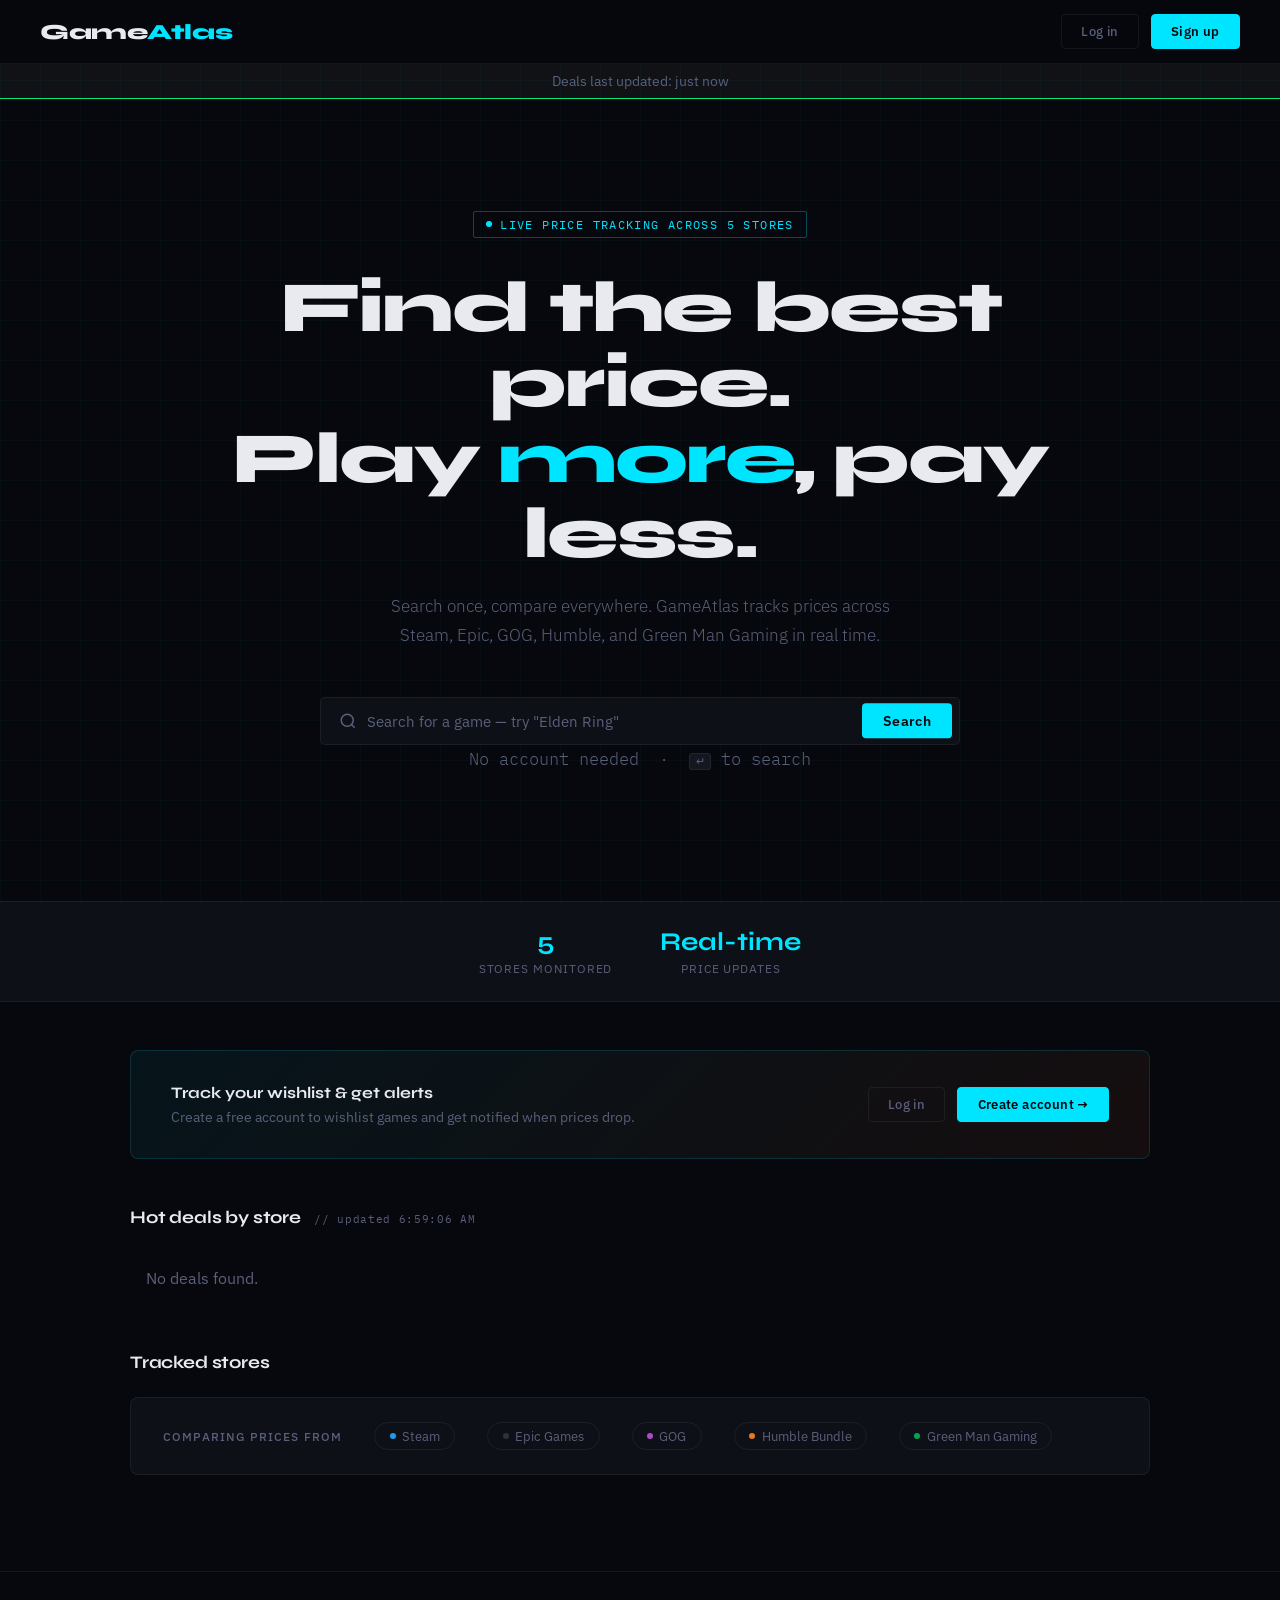
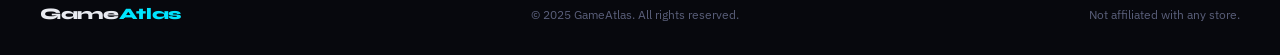
==== commit 77cf6e58: "Website with IP adresses added - AW" ====
--- a/IT340-Website/index.html
+++ b/IT340-Website/index.html
@@ -41,9 +41,7 @@
   <!-- NAV -->
   <nav>
     <a href="index.html" class="logo">Game<span>Atlas</span></a>
-    <div class="nav-actions" id="navActions">
-      <!-- Populated by JS based on auth state -->
-    </div>
+    <div class="nav-actions" id="navActions"></div>
   </nav>
 
   <!-- CACHE BANNER -->
@@ -76,7 +74,6 @@
   <!-- MAIN -->
   <main class="main">
 
-    <!-- AUTH PROMPT — shown only when logged out -->
     <div class="auth-prompt" id="authPrompt" style="display:none;">
       <div class="auth-prompt-text">
         <h3>Track your wishlist &amp; get alerts</h3>
@@ -88,7 +85,6 @@
       </div>
     </div>
 
-    <!-- WISHLIST SECTION — shown only when logged in -->
     <div id="wishlistSection" style="display:none;">
       <div class="section-header">
         <div class="section-title">Your wishlist <span id="wishlistCount"></span></div>
@@ -100,7 +96,6 @@
       <div class="deals-grid" id="wishlistGrid"></div>
     </div>
 
-    <!-- SEARCH RESULTS (hidden by default) -->
     <div id="searchResults" style="display:none;">
       <div class="section-header">
         <div class="section-title">Search results <span id="searchResultsLabel"></span></div>
@@ -109,7 +104,6 @@
       <div class="deals-grid" id="searchResultsGrid"></div>
     </div>
 
-    <!-- HOT DEALS BY STORE -->
     <div id="dealsSection">
       <div class="section-header">
         <div class="section-title">Hot deals by store <span id="dealsTimestamp">// loading...</span></div>
@@ -123,7 +117,6 @@
       </div>
     </div>
 
-    <!-- STORES BAR -->
     <div class="section-header" style="margin-top:2rem;">
       <div class="section-title">Tracked stores</div>
     </div>
@@ -146,11 +139,9 @@
   </footer>
 
   <script>
-    // ── Config ────────────────────────────────────────────────────────────
-    const BACKEND      = 'http://BACKEND_MACHINE_IP:3000';
-    const CACHE_TTL_MS = 60 * 60 * 1000; // 1 hour
-
-    // ── CheapShark store ID map ───────────────────────────────────────────
+    const BACKEND      = 'http://192.168.111.130:3000';
+    const CACHE_TTL_MS = 60 * 60 * 1000;
+
     const STORES = {
       1:  { name: 'Steam',            color: '#1d9bf0' },
       25: { name: 'Epic Games',       color: '#313131' },
@@ -160,18 +151,12 @@
     };
     const STORE_IDS = Object.keys(STORES).map(Number);
 
-    // ── Auth helpers ──────────────────────────────────────────────────────
     function getUser()    { try { return JSON.parse(localStorage.getItem('ga_user')); } catch { return null; } }
     function isLoggedIn() { return !!getUser(); }
-
-    function logout() {
-      localStorage.removeItem('ga_user');
-      location.reload();
-    }
-
-    // ── Wishlist helpers ──────────────────────────────────────────────────
-    function getWishlist()       { try { return JSON.parse(localStorage.getItem('ga_wishlist')) || []; } catch { return []; } }
-    function saveWishlist(list)  { localStorage.setItem('ga_wishlist', JSON.stringify(list)); }
+    function logout()     { localStorage.removeItem('ga_user'); location.reload(); }
+
+    function getWishlist()      { try { return JSON.parse(localStorage.getItem('ga_wishlist')) || []; } catch { return []; } }
+    function saveWishlist(list) { localStorage.setItem('ga_wishlist', JSON.stringify(list)); }
 
     function addToWishlist(game) {
       const list = getWishlist();
@@ -192,11 +177,8 @@
       renderWishlist();
     }
 
-    function isWishlisted(gameID) {
-      return getWishlist().some(g => g.gameID === gameID);
-    }
-
-    // ── Cache banner helpers ──────────────────────────────────────────────
+    function isWishlisted(gameID) { return getWishlist().some(g => g.gameID === gameID); }
+
     function formatAge(ms) {
       const mins = Math.floor(ms / 60000);
       if (mins < 1)  return 'just now';
@@ -208,13 +190,12 @@
       const banner = document.getElementById('cacheBanner');
       const text   = document.getElementById('cacheAgeText');
       const btn    = document.getElementById('refreshBtn');
-      banner.style.display    = 'flex';
-      text.textContent        = `Deals last updated: ${formatAge(ageMs)}`;
-      btn.style.display       = fresh ? 'none' : 'inline-block';
+      banner.style.display     = 'flex';
+      text.textContent         = `Deals last updated: ${formatAge(ageMs)}`;
+      btn.style.display        = fresh ? 'none' : 'inline-block';
       banner.style.borderColor = fresh ? 'var(--green)' : 'var(--red)';
     }
 
-    // ── Render nav based on auth state ────────────────────────────────────
     function renderNav() {
       const nav  = document.getElementById('navActions');
       const user = getUser();
@@ -229,7 +210,6 @@
       }
     }
 
-    // ── Render auth prompt or wishlist section ────────────────────────────
     function renderAuthState() {
       if (isLoggedIn()) {
         document.getElementById('authPrompt').style.display      = 'none';
@@ -241,7 +221,6 @@
       }
     }
 
-    // ── Render wishlist grid ──────────────────────────────────────────────
     async function renderWishlist() {
       const list  = getWishlist();
       const grid  = document.getElementById('wishlistGrid');
@@ -282,8 +261,6 @@
 
         const bestDeal  = deals.sort((a, b) => parseFloat(a.price) - parseFloat(b.price))[0];
         const storeInfo = STORES[parseInt(bestDeal.storeID)];
-        const salePrice = bestDeal ? (parseFloat(bestDeal.price) === 0 ? 'FREE' : `$${parseFloat(bestDeal.price).toFixed(2)}`) : 'N/A';
-        const savings   = bestDeal ? Math.round((1 - parseFloat(bestDeal.price) / parseFloat(bestDeal.retailPrice)) * 100) : 0;
 
         html += `
           <div class="store-deal-card">
@@ -317,7 +294,7 @@
                       ${sv > 0 ? `<span class="deal-badge">−${sv}%</span>` : ''}
                     </div>
                   </a>`;
-              }).join('')}
+                }).join('')}
             </div>
           </div>`;
       });
@@ -325,7 +302,6 @@
       grid.innerHTML = html || '';
     }
 
-    // ── Fetch deals for a single store ────────────────────────────────────
     async function fetchStoreDeals(storeId, pageSize = 3) {
       const url = `https://www.cheapshark.com/api/1.0/deals?storeID=${storeId}&pageSize=${pageSize}&sortBy=DealRating&onSale=1`;
       const res = await fetch(url);
@@ -333,7 +309,6 @@
       return res.json();
     }
 
-    // ── Build a deal card ─────────────────────────────────────────────────
     function buildDealCard(storeId, deals) {
       const store = STORES[storeId];
       if (!store) return '';
@@ -373,7 +348,6 @@
         </div>`;
     }
 
-    // ── Render deals from data object ─────────────────────────────────────
     function renderDeals(data) {
       const grid = document.getElementById('dealsGrid');
       const ts   = document.getElementById('dealsTimestamp');
@@ -381,16 +355,14 @@
       STORE_IDS.forEach(id => {
         if (data[id] && data[id].length > 0) html += buildDealCard(id, data[id]);
       });
-      grid.innerHTML  = html || '<p style="color:var(--muted);padding:1rem;">No deals found.</p>';
-      ts.textContent  = `// updated ${new Date().toLocaleTimeString()}`;
-    }
-
-    // ── Load all deals — check cache first ────────────────────────────────
+      grid.innerHTML = html || '<p style="color:var(--muted);padding:1rem;">No deals found.</p>';
+      ts.textContent = `// updated ${new Date().toLocaleTimeString()}`;
+    }
+
     async function loadAllDeals() {
       const grid = document.getElementById('dealsGrid');
       const ts   = document.getElementById('dealsTimestamp');
 
-      // Show skeletons
       grid.innerHTML = Array(5).fill(`
         <div class="store-deal-card skeleton-card">
           <div class="skeleton-header"></div>
@@ -414,11 +386,9 @@
         console.warn('Cache unreachable, fetching live:', err);
       }
 
-      // Cache stale or backend unreachable — fetch live
       await refreshDeals();
     }
 
-    // ── Force refresh — fetch live + save to cache ────────────────────────
     async function refreshDeals() {
       const btn  = document.getElementById('refreshBtn');
       const grid = document.getElementById('dealsGrid');
@@ -448,12 +418,11 @@
           }
         });
 
-        // Save to backend cache
         try {
           await fetch(`${BACKEND}/api/cache/deals`, {
-            method: 'POST',
+            method:  'POST',
             headers: { 'Content-Type': 'application/json' },
-            body: JSON.stringify({ data: freshData })
+            body:    JSON.stringify({ data: freshData })
           });
         } catch (err) {
           console.warn('Could not save to cache:', err);
@@ -471,7 +440,6 @@
       }
     }
 
-    // ── Search games — always live, never cached ──────────────────────────
     async function searchGames() {
       const query = document.getElementById('searchInput').value.trim();
       if (!query) return;
@@ -567,7 +535,6 @@
       }
     }
 
-    // ── Toggle wishlist from search results ───────────────────────────────
     function toggleWishlist(gameID, title, thumb) {
       const btn = document.getElementById(`wl-btn-${gameID}`);
       if (isWishlisted(gameID)) {
@@ -583,13 +550,11 @@
       }
     }
 
-    // ── Clear search ──────────────────────────────────────────────────────
     function clearSearch() {
       document.getElementById('searchResults').style.display = 'none';
       document.getElementById('searchInput').value = '';
     }
 
-    // ── Escape HTML helper ────────────────────────────────────────────────
     function escHtml(str) {
       return String(str)
         .replace(/&/g, '&amp;')
@@ -598,7 +563,6 @@
         .replace(/"/g, '&quot;');
     }
 
-    // ── Init ──────────────────────────────────────────────────────────────
     document.addEventListener('DOMContentLoaded', () => {
       renderNav();
       renderAuthState();
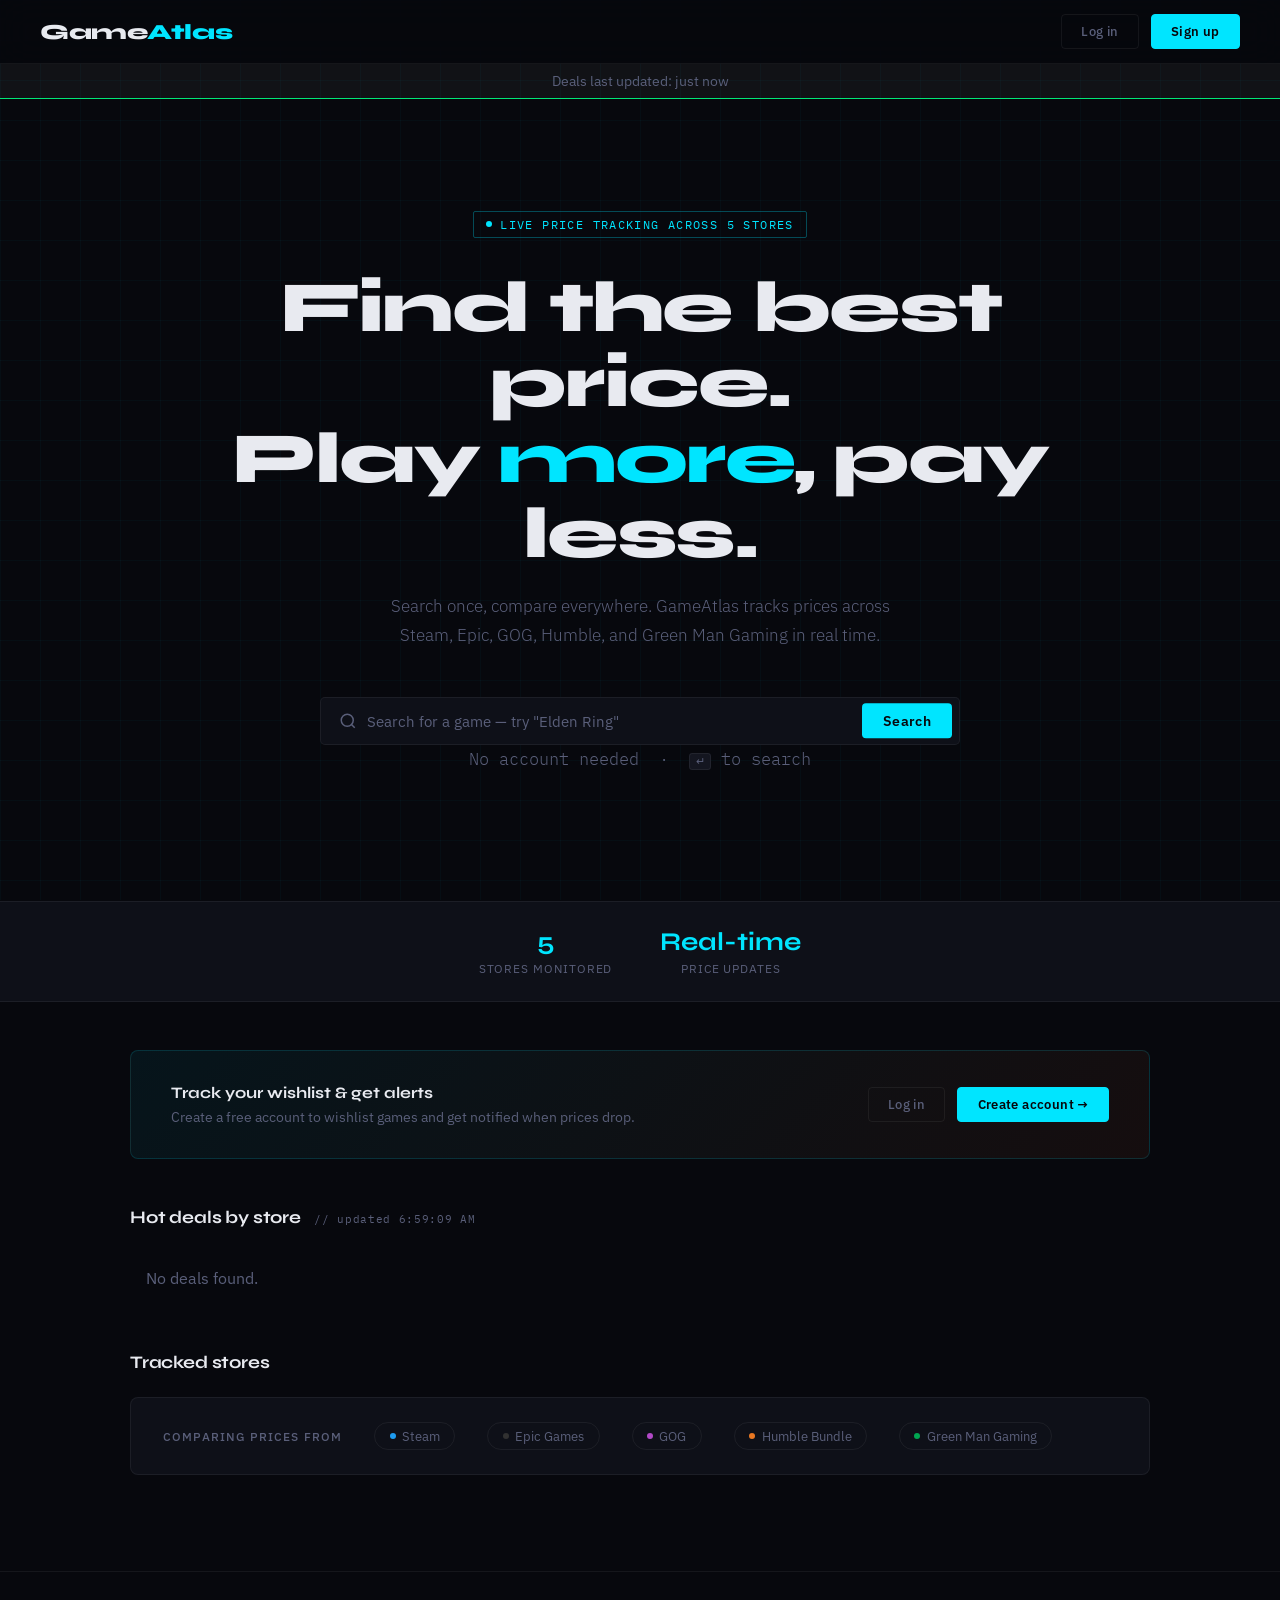
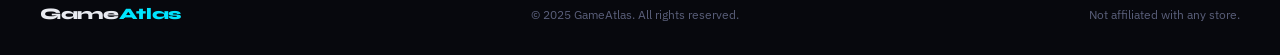
==== commit c27ab5c8: "Website with IP adresses added - AW" ====
--- a/IT340-Website/index.html
+++ b/IT340-Website/index.html
@@ -294,7 +294,7 @@
                       ${sv > 0 ? `<span class="deal-badge">−${sv}%</span>` : ''}
                     </div>
                   </a>`;
-                }).join('')}
+              }).join('')}
             </div>
           </div>`;
       });
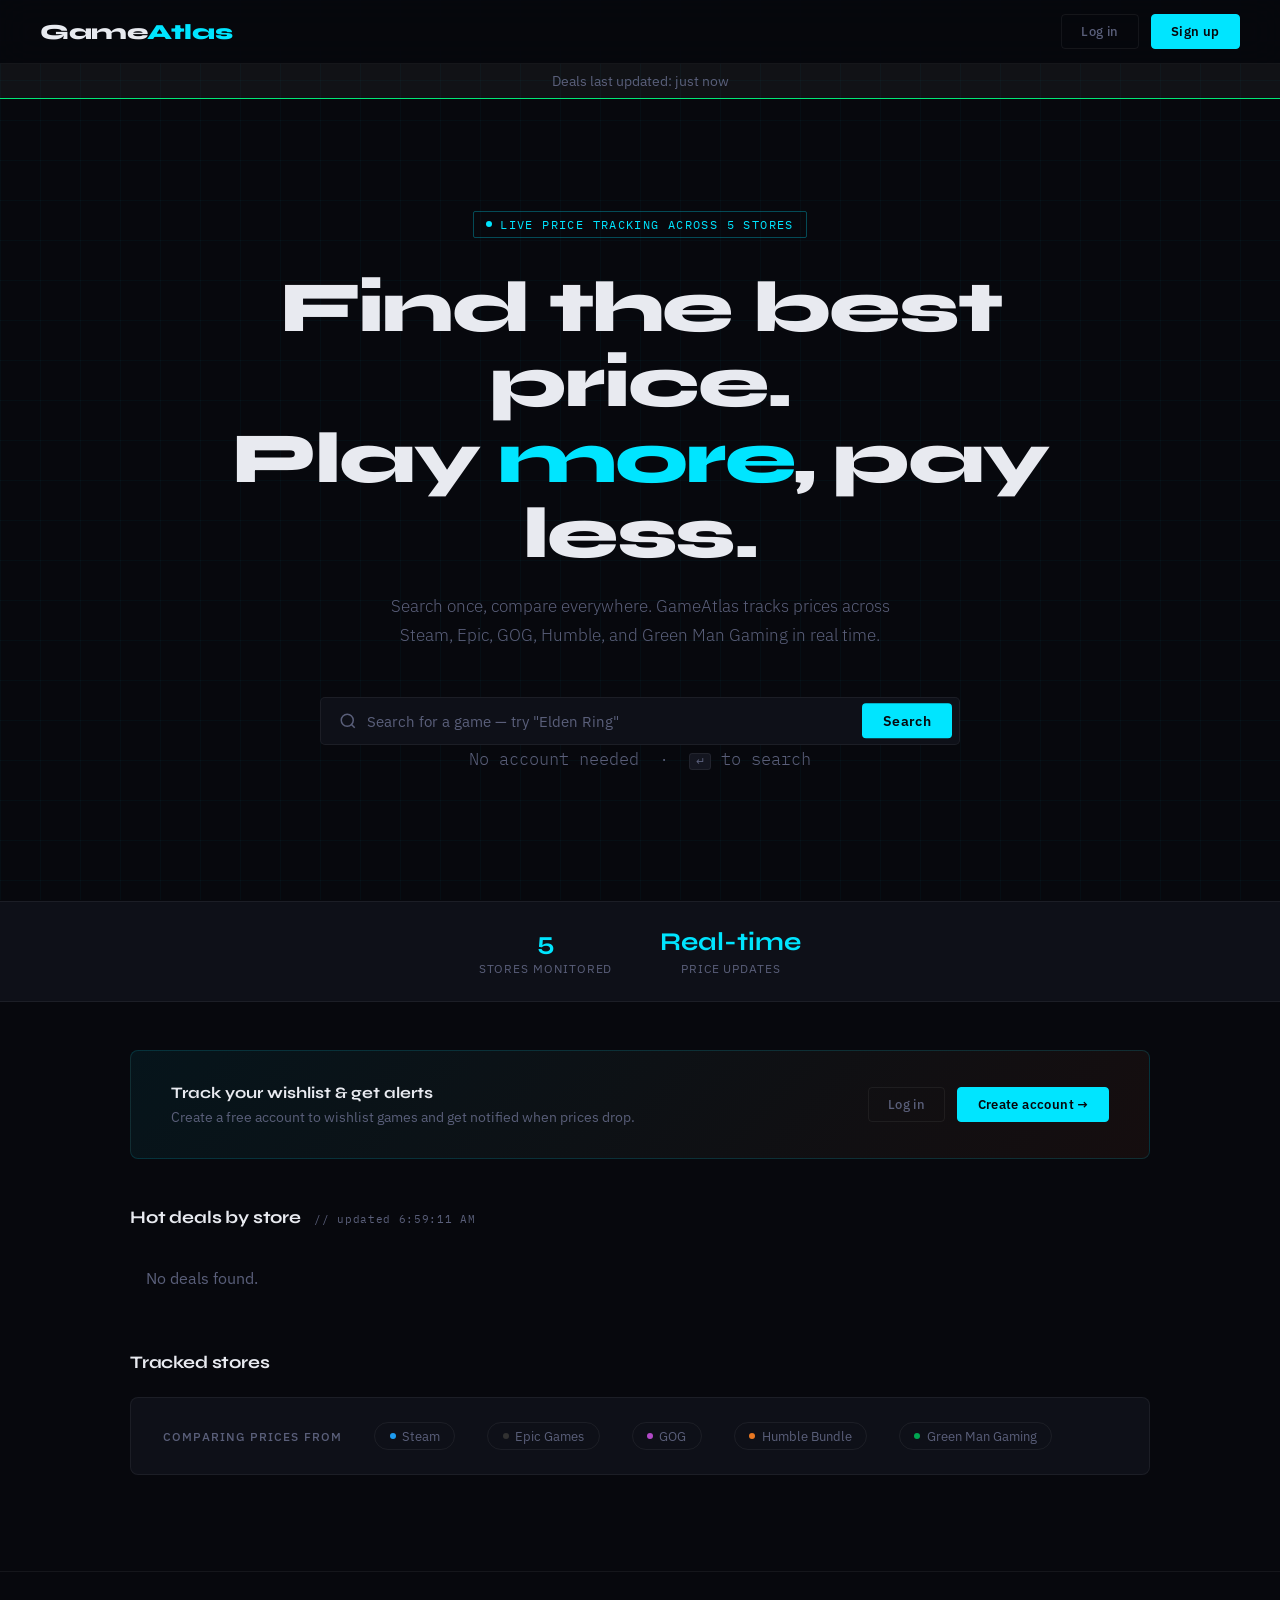
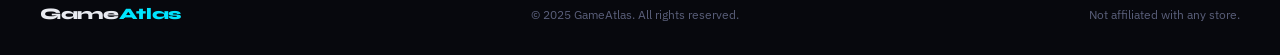
==== commit f5bef0ef: "Website with correct IP adresses added - AW" ====
--- a/IT340-Website/index.html
+++ b/IT340-Website/index.html
@@ -139,7 +139,7 @@
   </footer>
 
   <script>
-    const BACKEND      = 'http://192.168.111.130:3000';
+    const BACKEND      = 'http://192.168.199.132:3000';
     const CACHE_TTL_MS = 60 * 60 * 1000;
 
     const STORES = {
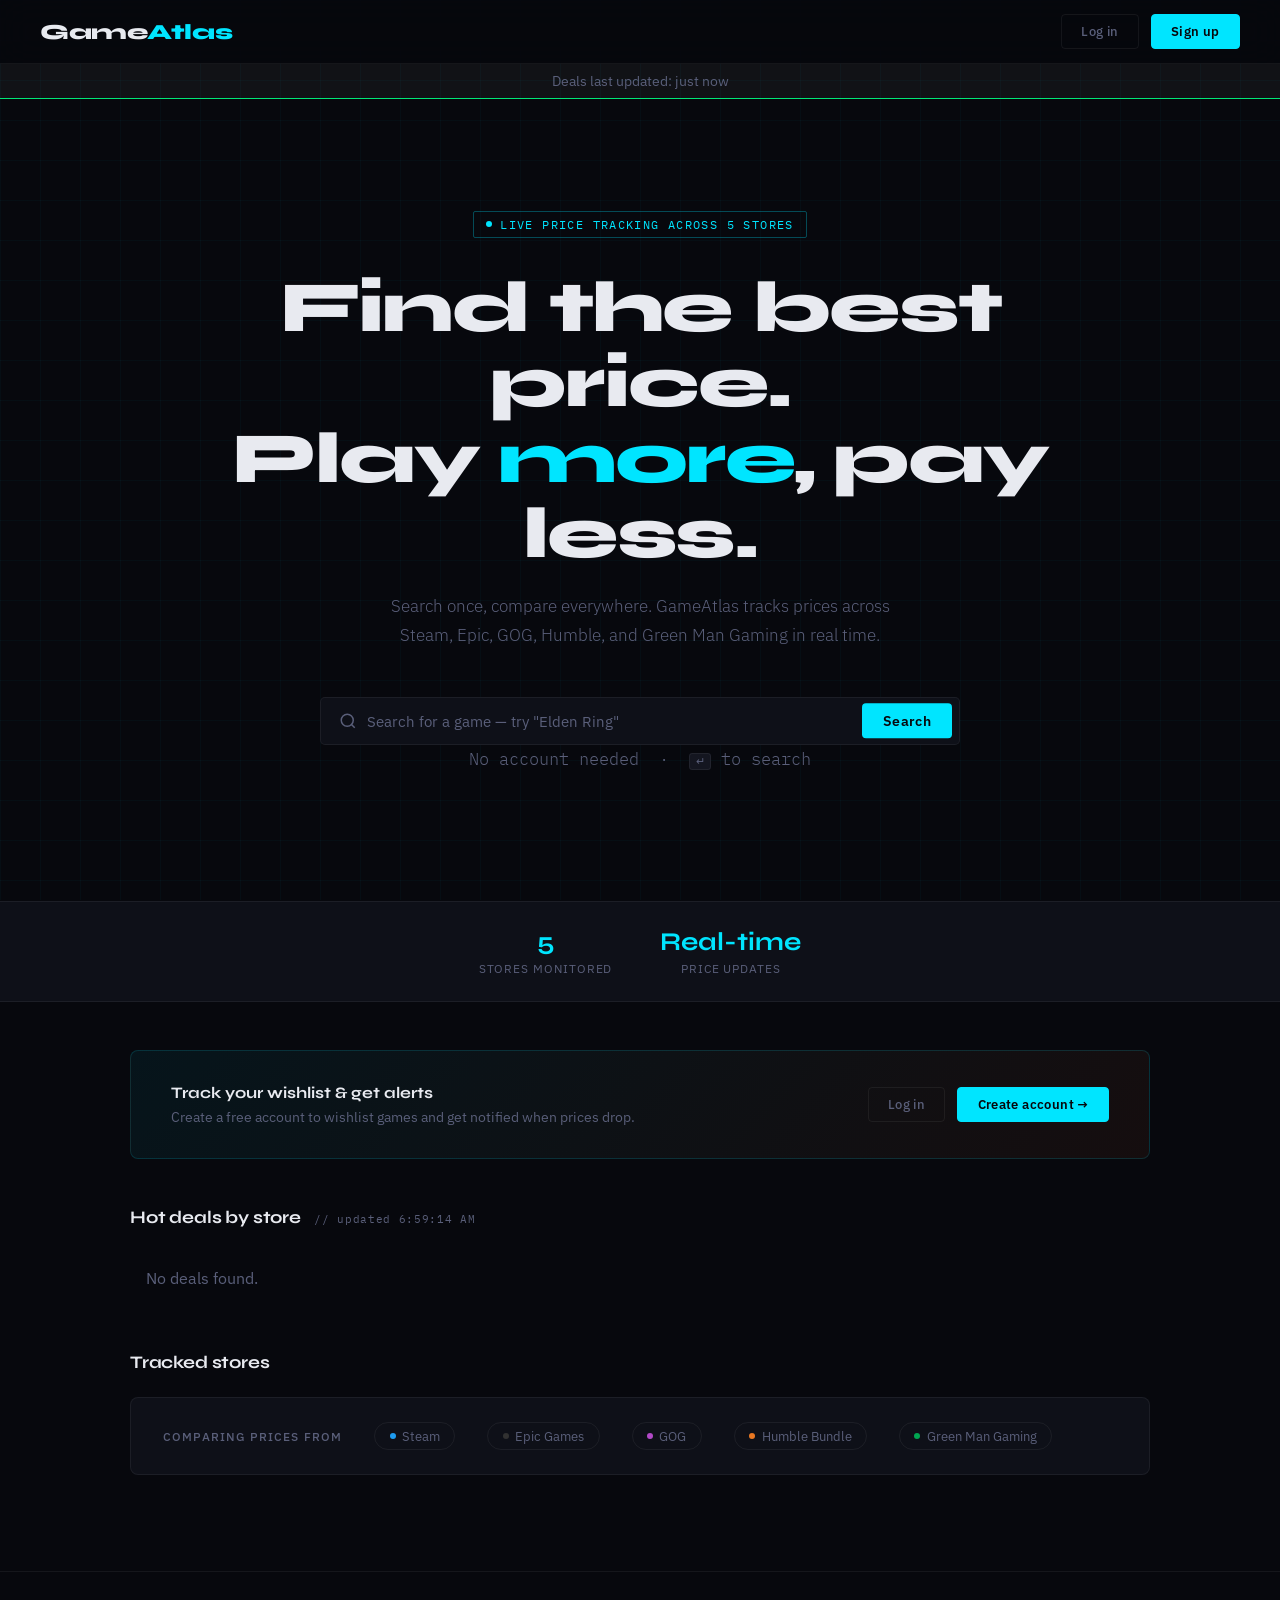
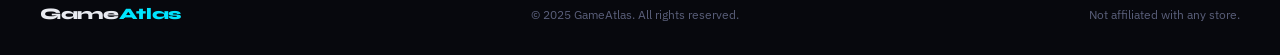
==== commit 6759813a: "Register and login done -M2 presentation" ====
--- a/IT340-Website/index.html
+++ b/IT340-Website/index.html
@@ -41,7 +41,9 @@
   <!-- NAV -->
   <nav>
     <a href="index.html" class="logo">Game<span>Atlas</span></a>
-    <div class="nav-actions" id="navActions"></div>
+    <div class="nav-actions" id="navActions">
+      <!-- Populated by JS based on auth state -->
+    </div>
   </nav>
 
   <!-- CACHE BANNER -->
@@ -74,6 +76,7 @@
   <!-- MAIN -->
   <main class="main">
 
+    <!-- AUTH PROMPT — shown only when logged out -->
     <div class="auth-prompt" id="authPrompt" style="display:none;">
       <div class="auth-prompt-text">
         <h3>Track your wishlist &amp; get alerts</h3>
@@ -85,6 +88,7 @@
       </div>
     </div>
 
+    <!-- WISHLIST SECTION — shown only when logged in -->
     <div id="wishlistSection" style="display:none;">
       <div class="section-header">
         <div class="section-title">Your wishlist <span id="wishlistCount"></span></div>
@@ -96,6 +100,7 @@
       <div class="deals-grid" id="wishlistGrid"></div>
     </div>
 
+    <!-- SEARCH RESULTS (hidden by default) -->
     <div id="searchResults" style="display:none;">
       <div class="section-header">
         <div class="section-title">Search results <span id="searchResultsLabel"></span></div>
@@ -104,6 +109,7 @@
       <div class="deals-grid" id="searchResultsGrid"></div>
     </div>
 
+    <!-- HOT DEALS BY STORE -->
     <div id="dealsSection">
       <div class="section-header">
         <div class="section-title">Hot deals by store <span id="dealsTimestamp">// loading...</span></div>
@@ -117,6 +123,7 @@
       </div>
     </div>
 
+    <!-- STORES BAR -->
     <div class="section-header" style="margin-top:2rem;">
       <div class="section-title">Tracked stores</div>
     </div>
@@ -139,9 +146,11 @@
   </footer>
 
   <script>
-    const BACKEND      = 'http://192.168.199.132:3000';
-    const CACHE_TTL_MS = 60 * 60 * 1000;
-
+    // ── Config ────────────────────────────────────────────────────────────
+    const BACKEND      = 'http://192.168.199.131';
+    const CACHE_TTL_MS = 60 * 60 * 1000; // 1 hour
+
+    // ── CheapShark store ID map ───────────────────────────────────────────
     const STORES = {
       1:  { name: 'Steam',            color: '#1d9bf0' },
       25: { name: 'Epic Games',       color: '#313131' },
@@ -151,12 +160,18 @@
     };
     const STORE_IDS = Object.keys(STORES).map(Number);
 
+    // ── Auth helpers ──────────────────────────────────────────────────────
     function getUser()    { try { return JSON.parse(localStorage.getItem('ga_user')); } catch { return null; } }
     function isLoggedIn() { return !!getUser(); }
-    function logout()     { localStorage.removeItem('ga_user'); location.reload(); }
-
-    function getWishlist()      { try { return JSON.parse(localStorage.getItem('ga_wishlist')) || []; } catch { return []; } }
-    function saveWishlist(list) { localStorage.setItem('ga_wishlist', JSON.stringify(list)); }
+
+    function logout() {
+      localStorage.removeItem('ga_user');
+      location.reload();
+    }
+
+    // ── Wishlist helpers ──────────────────────────────────────────────────
+    function getWishlist()       { try { return JSON.parse(localStorage.getItem('ga_wishlist')) || []; } catch { return []; } }
+    function saveWishlist(list)  { localStorage.setItem('ga_wishlist', JSON.stringify(list)); }
 
     function addToWishlist(game) {
       const list = getWishlist();
@@ -177,8 +192,11 @@
       renderWishlist();
     }
 
-    function isWishlisted(gameID) { return getWishlist().some(g => g.gameID === gameID); }
-
+    function isWishlisted(gameID) {
+      return getWishlist().some(g => g.gameID === gameID);
+    }
+
+    // ── Cache banner helpers ──────────────────────────────────────────────
     function formatAge(ms) {
       const mins = Math.floor(ms / 60000);
       if (mins < 1)  return 'just now';
@@ -190,12 +208,13 @@
       const banner = document.getElementById('cacheBanner');
       const text   = document.getElementById('cacheAgeText');
       const btn    = document.getElementById('refreshBtn');
-      banner.style.display     = 'flex';
-      text.textContent         = `Deals last updated: ${formatAge(ageMs)}`;
-      btn.style.display        = fresh ? 'none' : 'inline-block';
+      banner.style.display    = 'flex';
+      text.textContent        = `Deals last updated: ${formatAge(ageMs)}`;
+      btn.style.display       = fresh ? 'none' : 'inline-block';
       banner.style.borderColor = fresh ? 'var(--green)' : 'var(--red)';
     }
 
+    // ── Render nav based on auth state ────────────────────────────────────
     function renderNav() {
       const nav  = document.getElementById('navActions');
       const user = getUser();
@@ -210,6 +229,7 @@
       }
     }
 
+    // ── Render auth prompt or wishlist section ────────────────────────────
     function renderAuthState() {
       if (isLoggedIn()) {
         document.getElementById('authPrompt').style.display      = 'none';
@@ -221,6 +241,7 @@
       }
     }
 
+    // ── Render wishlist grid ──────────────────────────────────────────────
     async function renderWishlist() {
       const list  = getWishlist();
       const grid  = document.getElementById('wishlistGrid');
@@ -261,6 +282,8 @@
 
         const bestDeal  = deals.sort((a, b) => parseFloat(a.price) - parseFloat(b.price))[0];
         const storeInfo = STORES[parseInt(bestDeal.storeID)];
+        const salePrice = bestDeal ? (parseFloat(bestDeal.price) === 0 ? 'FREE' : `$${parseFloat(bestDeal.price).toFixed(2)}`) : 'N/A';
+        const savings   = bestDeal ? Math.round((1 - parseFloat(bestDeal.price) / parseFloat(bestDeal.retailPrice)) * 100) : 0;
 
         html += `
           <div class="store-deal-card">
@@ -302,6 +325,7 @@
       grid.innerHTML = html || '';
     }
 
+    // ── Fetch deals for a single store ────────────────────────────────────
     async function fetchStoreDeals(storeId, pageSize = 3) {
       const url = `https://www.cheapshark.com/api/1.0/deals?storeID=${storeId}&pageSize=${pageSize}&sortBy=DealRating&onSale=1`;
       const res = await fetch(url);
@@ -309,6 +333,7 @@
       return res.json();
     }
 
+    // ── Build a deal card ─────────────────────────────────────────────────
     function buildDealCard(storeId, deals) {
       const store = STORES[storeId];
       if (!store) return '';
@@ -348,6 +373,7 @@
         </div>`;
     }
 
+    // ── Render deals from data object ─────────────────────────────────────
     function renderDeals(data) {
       const grid = document.getElementById('dealsGrid');
       const ts   = document.getElementById('dealsTimestamp');
@@ -355,14 +381,16 @@
       STORE_IDS.forEach(id => {
         if (data[id] && data[id].length > 0) html += buildDealCard(id, data[id]);
       });
-      grid.innerHTML = html || '<p style="color:var(--muted);padding:1rem;">No deals found.</p>';
-      ts.textContent = `// updated ${new Date().toLocaleTimeString()}`;
-    }
-
+      grid.innerHTML  = html || '<p style="color:var(--muted);padding:1rem;">No deals found.</p>';
+      ts.textContent  = `// updated ${new Date().toLocaleTimeString()}`;
+    }
+
+    // ── Load all deals — check cache first ────────────────────────────────
     async function loadAllDeals() {
       const grid = document.getElementById('dealsGrid');
       const ts   = document.getElementById('dealsTimestamp');
 
+      // Show skeletons
       grid.innerHTML = Array(5).fill(`
         <div class="store-deal-card skeleton-card">
           <div class="skeleton-header"></div>
@@ -386,9 +414,11 @@
         console.warn('Cache unreachable, fetching live:', err);
       }
 
+      // Cache stale or backend unreachable — fetch live
       await refreshDeals();
     }
 
+    // ── Force refresh — fetch live + save to cache ────────────────────────
     async function refreshDeals() {
       const btn  = document.getElementById('refreshBtn');
       const grid = document.getElementById('dealsGrid');
@@ -418,11 +448,12 @@
           }
         });
 
+        // Save to backend cache
         try {
           await fetch(`${BACKEND}/api/cache/deals`, {
-            method:  'POST',
+            method: 'POST',
             headers: { 'Content-Type': 'application/json' },
-            body:    JSON.stringify({ data: freshData })
+            body: JSON.stringify({ data: freshData })
           });
         } catch (err) {
           console.warn('Could not save to cache:', err);
@@ -440,6 +471,7 @@
       }
     }
 
+    // ── Search games — always live, never cached ──────────────────────────
     async function searchGames() {
       const query = document.getElementById('searchInput').value.trim();
       if (!query) return;
@@ -535,6 +567,7 @@
       }
     }
 
+    // ── Toggle wishlist from search results ───────────────────────────────
     function toggleWishlist(gameID, title, thumb) {
       const btn = document.getElementById(`wl-btn-${gameID}`);
       if (isWishlisted(gameID)) {
@@ -550,11 +583,13 @@
       }
     }
 
+    // ── Clear search ──────────────────────────────────────────────────────
     function clearSearch() {
       document.getElementById('searchResults').style.display = 'none';
       document.getElementById('searchInput').value = '';
     }
 
+    // ── Escape HTML helper ────────────────────────────────────────────────
     function escHtml(str) {
       return String(str)
         .replace(/&/g, '&amp;')
@@ -563,6 +598,7 @@
         .replace(/"/g, '&quot;');
     }
 
+    // ── Init ──────────────────────────────────────────────────────────────
     document.addEventListener('DOMContentLoaded', () => {
       renderNav();
       renderAuthState();
@@ -575,3 +611,5 @@
 
 </body>
 </html>
+
+
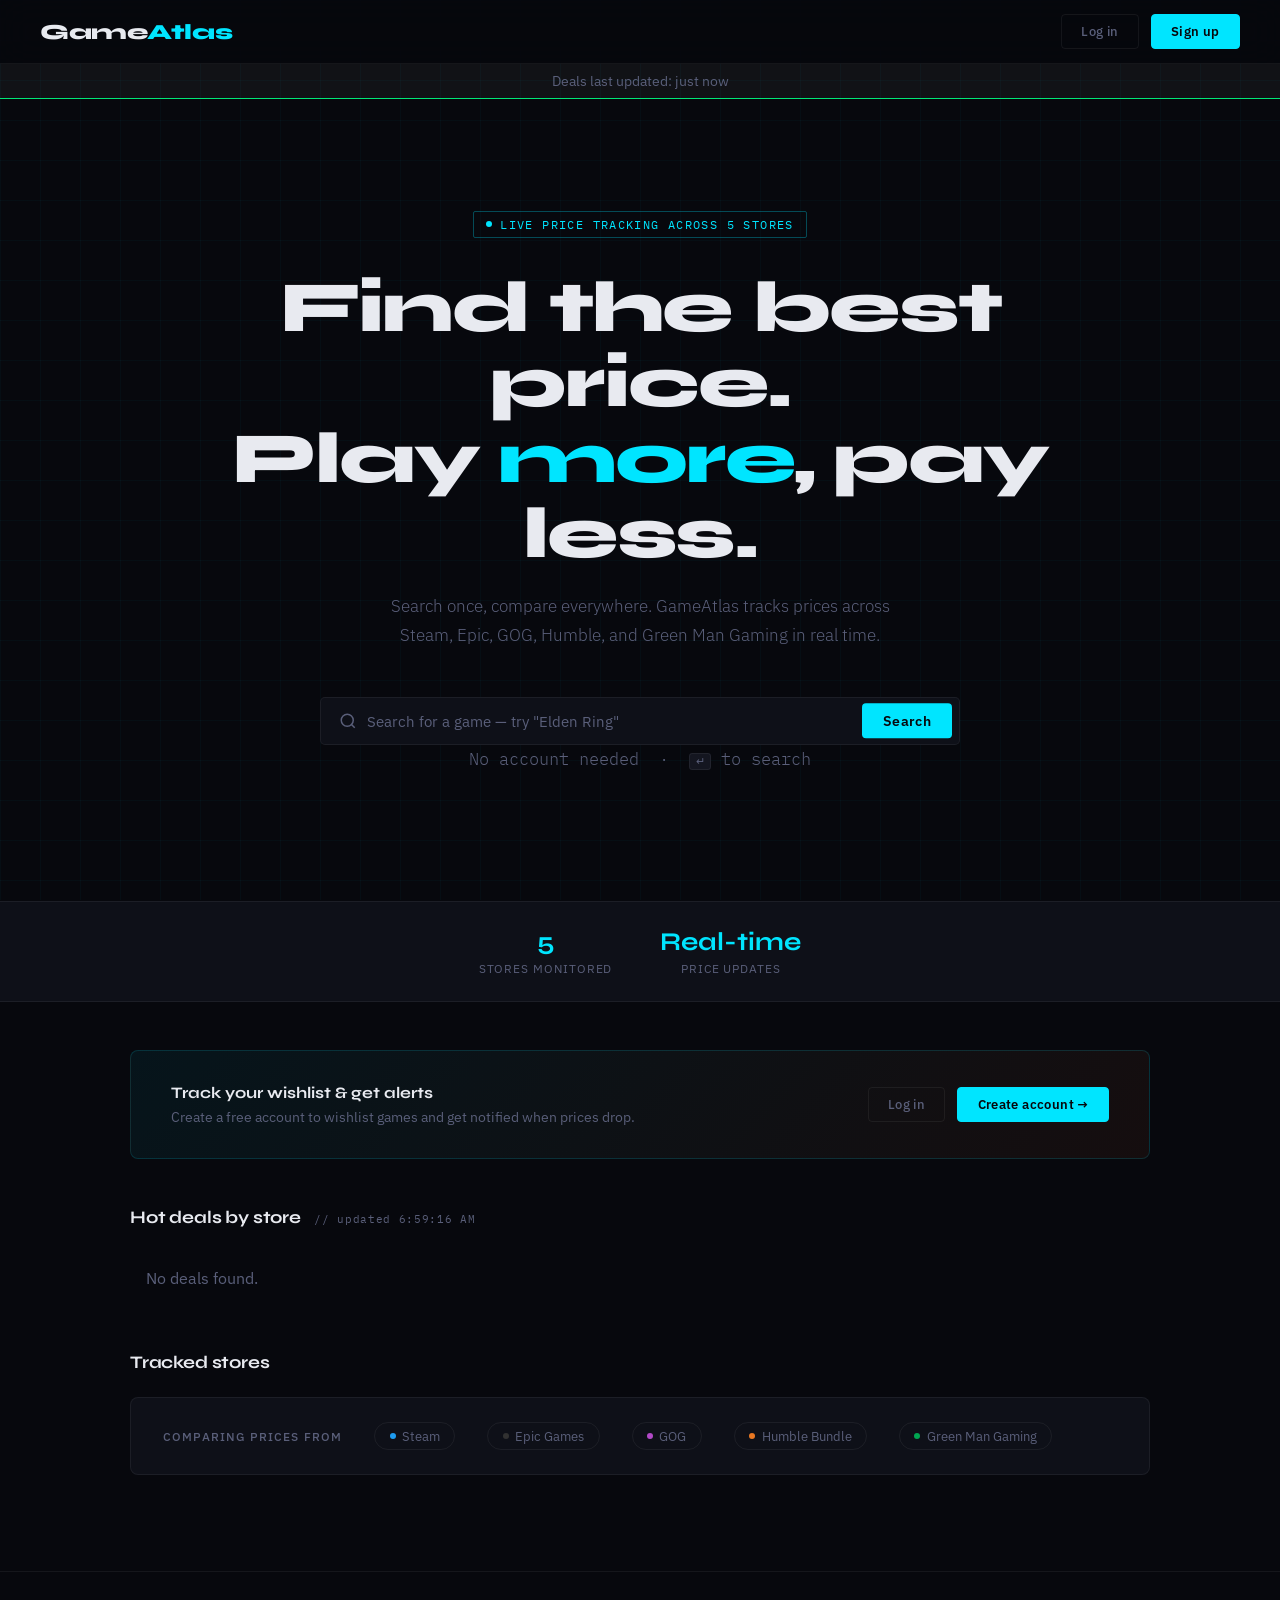
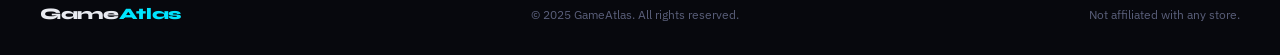
==== commit 0c23e5a9: "Fixed Hashing Logic + Added wishlist + Added More Logging Logic for 4th vm" ====
--- a/IT340-Website/index.html
+++ b/IT340-Website/index.html
@@ -41,9 +41,7 @@
   <!-- NAV -->
   <nav>
     <a href="index.html" class="logo">Game<span>Atlas</span></a>
-    <div class="nav-actions" id="navActions">
-      <!-- Populated by JS based on auth state -->
-    </div>
+    <div class="nav-actions" id="navActions"></div>
   </nav>
 
   <!-- CACHE BANNER -->
@@ -95,7 +93,7 @@
         <button onclick="clearWishlist()" class="see-all" style="background:none;border:none;cursor:pointer;color:var(--red);">Clear all</button>
       </div>
       <div id="wishlistEmpty" style="display:none;padding:1.5rem;background:var(--surface);border:1px solid var(--border);border-radius:8px;color:var(--muted);font-size:0.88rem;margin-bottom:2rem;">
-        Your wishlist is empty. Search for games below and click <strong>+ Wishlist</strong> to start tracking prices.
+        Your wishlist is empty. Search for games below and click <strong>★ Wishlist</strong> to start tracking prices.
       </div>
       <div class="deals-grid" id="wishlistGrid"></div>
     </div>
@@ -146,11 +144,9 @@
   </footer>
 
   <script>
-    // ── Config ────────────────────────────────────────────────────────────
     const BACKEND      = 'http://192.168.199.131';
-    const CACHE_TTL_MS = 60 * 60 * 1000; // 1 hour
-
-    // ── CheapShark store ID map ───────────────────────────────────────────
+    const CACHE_TTL_MS = 60 * 60 * 1000;
+
     const STORES = {
       1:  { name: 'Steam',            color: '#1d9bf0' },
       25: { name: 'Epic Games',       color: '#313131' },
@@ -160,43 +156,75 @@
     };
     const STORE_IDS = Object.keys(STORES).map(Number);
 
-    // ── Auth helpers ──────────────────────────────────────────────────────
+    // ── Auth helpers ──────────────────────────────────────────────────
     function getUser()    { try { return JSON.parse(localStorage.getItem('ga_user')); } catch { return null; } }
     function isLoggedIn() { return !!getUser(); }
-
-    function logout() {
-      localStorage.removeItem('ga_user');
-      location.reload();
-    }
-
-    // ── Wishlist helpers ──────────────────────────────────────────────────
-    function getWishlist()       { try { return JSON.parse(localStorage.getItem('ga_wishlist')) || []; } catch { return []; } }
-    function saveWishlist(list)  { localStorage.setItem('ga_wishlist', JSON.stringify(list)); }
-
-    function addToWishlist(game) {
-      const list = getWishlist();
-      if (list.find(g => g.gameID === game.gameID)) return;
-      list.push(game);
-      saveWishlist(list);
-      renderWishlist();
-    }
-
-    function removeFromWishlist(gameID) {
-      saveWishlist(getWishlist().filter(g => g.gameID !== gameID));
-      renderWishlist();
-    }
-
-    function clearWishlist() {
+    function logout() { localStorage.removeItem('ga_user'); location.reload(); }
+
+    // ── Wishlist helpers (DB backed) ──────────────────────────────────
+    let _wishlist = [];
+
+    async function loadWishlist() {
+      const user = getUser();
+      if (!user || !user.id) return;
+      try {
+        const res  = await fetch(`${BACKEND}/api/wishlist/${user.id}`);
+        const data = await res.json();
+        _wishlist  = data.games || [];
+      } catch (err) {
+        console.warn('Could not load wishlist:', err);
+        _wishlist = [];
+      }
+    }
+
+    function isWishlisted(gameID) {
+      return _wishlist.some(g => g.gameID === gameID);
+    }
+
+    async function addToWishlist(gameID, title, thumb) {
+      const user = getUser();
+      if (!user || !user.id) return;
+      try {
+        const res  = await fetch(`${BACKEND}/api/wishlist/${user.id}/add`, {
+          method:  'POST',
+          headers: { 'Content-Type': 'application/json' },
+          body:    JSON.stringify({ gameID, title, thumb })
+        });
+        const data = await res.json();
+        _wishlist  = data.games || _wishlist;
+        renderWishlist();
+      } catch (err) {
+        console.error('Could not add to wishlist:', err);
+      }
+    }
+
+    async function removeFromWishlist(gameID) {
+      const user = getUser();
+      if (!user || !user.id) return;
+      try {
+        const res  = await fetch(`${BACKEND}/api/wishlist/${user.id}/remove/${gameID}`, { method: 'DELETE' });
+        const data = await res.json();
+        _wishlist  = data.games || _wishlist;
+        renderWishlist();
+      } catch (err) {
+        console.error('Could not remove from wishlist:', err);
+      }
+    }
+
+    async function clearWishlist() {
       if (!confirm('Remove all games from your wishlist?')) return;
-      saveWishlist([]);
-      renderWishlist();
-    }
-
-    function isWishlisted(gameID) {
-      return getWishlist().some(g => g.gameID === gameID);
-    }
-
-    // ── Cache banner helpers ──────────────────────────────────────────────
+      const user = getUser();
+      if (!user || !user.id) return;
+      try {
+        await fetch(`${BACKEND}/api/wishlist/${user.id}/clear`, { method: 'DELETE' });
+        _wishlist = [];
+        renderWishlist();
+      } catch (err) {
+        console.error('Could not clear wishlist:', err);
+      }
+    }
+
+    // ── Cache banner ──────────────────────────────────────────────────
     function formatAge(ms) {
       const mins = Math.floor(ms / 60000);
       if (mins < 1)  return 'just now';
@@ -208,13 +236,13 @@
       const banner = document.getElementById('cacheBanner');
       const text   = document.getElementById('cacheAgeText');
       const btn    = document.getElementById('refreshBtn');
-      banner.style.display    = 'flex';
-      text.textContent        = `Deals last updated: ${formatAge(ageMs)}`;
-      btn.style.display       = fresh ? 'none' : 'inline-block';
+      banner.style.display     = 'flex';
+      text.textContent         = `Deals last updated: ${formatAge(ageMs)}`;
+      btn.style.display        = fresh ? 'none' : 'inline-block';
       banner.style.borderColor = fresh ? 'var(--green)' : 'var(--red)';
     }
 
-    // ── Render nav based on auth state ────────────────────────────────────
+    // ── Nav ───────────────────────────────────────────────────────────
     function renderNav() {
       const nav  = document.getElementById('navActions');
       const user = getUser();
@@ -229,7 +257,6 @@
       }
     }
 
-    // ── Render auth prompt or wishlist section ────────────────────────────
     function renderAuthState() {
       if (isLoggedIn()) {
         document.getElementById('authPrompt').style.display      = 'none';
@@ -241,23 +268,22 @@
       }
     }
 
-    // ── Render wishlist grid ──────────────────────────────────────────────
+    // ── Render wishlist grid ──────────────────────────────────────────
     async function renderWishlist() {
-      const list  = getWishlist();
       const grid  = document.getElementById('wishlistGrid');
       const empty = document.getElementById('wishlistEmpty');
       const count = document.getElementById('wishlistCount');
 
-      count.textContent = list.length ? `// ${list.length} game${list.length !== 1 ? 's' : ''}` : '';
-
-      if (!list.length) {
+      count.textContent = _wishlist.length ? `// ${_wishlist.length} game${_wishlist.length !== 1 ? 's' : ''}` : '';
+
+      if (!_wishlist.length) {
         grid.innerHTML      = '';
         empty.style.display = 'block';
         return;
       }
       empty.style.display = 'none';
 
-      grid.innerHTML = Array(list.length).fill(`
+      grid.innerHTML = Array(_wishlist.length).fill(`
         <div class="store-deal-card skeleton-card">
           <div class="skeleton-header"></div>
           <div class="skeleton-row"></div>
@@ -265,7 +291,7 @@
         </div>`).join('');
 
       const detailed = await Promise.allSettled(
-        list.map(g =>
+        _wishlist.map(g =>
           fetch(`https://www.cheapshark.com/api/1.0/games?id=${g.gameID}`)
             .then(r => r.json())
             .then(data => ({ ...data, gameID: g.gameID }))
@@ -282,8 +308,6 @@
 
         const bestDeal  = deals.sort((a, b) => parseFloat(a.price) - parseFloat(b.price))[0];
         const storeInfo = STORES[parseInt(bestDeal.storeID)];
-        const salePrice = bestDeal ? (parseFloat(bestDeal.price) === 0 ? 'FREE' : `$${parseFloat(bestDeal.price).toFixed(2)}`) : 'N/A';
-        const savings   = bestDeal ? Math.round((1 - parseFloat(bestDeal.price) / parseFloat(bestDeal.retailPrice)) * 100) : 0;
 
         html += `
           <div class="store-deal-card">
@@ -325,15 +349,13 @@
       grid.innerHTML = html || '';
     }
 
-    // ── Fetch deals for a single store ────────────────────────────────────
+    // ── Fetch store deals ─────────────────────────────────────────────
     async function fetchStoreDeals(storeId, pageSize = 3) {
-      const url = `https://www.cheapshark.com/api/1.0/deals?storeID=${storeId}&pageSize=${pageSize}&sortBy=DealRating&onSale=1`;
-      const res = await fetch(url);
+      const res = await fetch(`https://www.cheapshark.com/api/1.0/deals?storeID=${storeId}&pageSize=${pageSize}&sortBy=DealRating&onSale=1`);
       if (!res.ok) throw new Error(`Store ${storeId} fetch failed`);
       return res.json();
     }
 
-    // ── Build a deal card ─────────────────────────────────────────────────
     function buildDealCard(storeId, deals) {
       const store = STORES[storeId];
       if (!store) return '';
@@ -346,10 +368,8 @@
         const thumb       = d.thumb
           ? `<img src="${d.thumb}" alt="" style="width:36px;height:36px;object-fit:cover;border-radius:5px;" onerror="this.style.display='none'">`
           : `<div style="width:36px;height:36px;border-radius:5px;background:var(--surface2);display:flex;align-items:center;justify-content:center;font-size:1rem;">🎮</div>`;
-        const dealLink = `https://www.cheapshark.com/redirect?dealID=${d.dealID}`;
-
         return `
-          <a class="store-deal-row" href="${dealLink}" target="_blank" rel="noopener" title="${d.title}">
+          <a class="store-deal-row" href="https://www.cheapshark.com/redirect?dealID=${d.dealID}" target="_blank" rel="noopener" title="${d.title}">
             <div class="store-deal-thumb">${thumb}</div>
             <div class="store-deal-info">
               <div class="store-deal-title">${escHtml(d.title)}</div>
@@ -373,7 +393,6 @@
         </div>`;
     }
 
-    // ── Render deals from data object ─────────────────────────────────────
     function renderDeals(data) {
       const grid = document.getElementById('dealsGrid');
       const ts   = document.getElementById('dealsTimestamp');
@@ -381,16 +400,14 @@
       STORE_IDS.forEach(id => {
         if (data[id] && data[id].length > 0) html += buildDealCard(id, data[id]);
       });
-      grid.innerHTML  = html || '<p style="color:var(--muted);padding:1rem;">No deals found.</p>';
-      ts.textContent  = `// updated ${new Date().toLocaleTimeString()}`;
-    }
-
-    // ── Load all deals — check cache first ────────────────────────────────
+      grid.innerHTML = html || '<p style="color:var(--muted);padding:1rem;">No deals found.</p>';
+      ts.textContent = `// updated ${new Date().toLocaleTimeString()}`;
+    }
+
     async function loadAllDeals() {
       const grid = document.getElementById('dealsGrid');
       const ts   = document.getElementById('dealsTimestamp');
 
-      // Show skeletons
       grid.innerHTML = Array(5).fill(`
         <div class="store-deal-card skeleton-card">
           <div class="skeleton-header"></div>
@@ -405,20 +422,15 @@
         if (cacheRes.ok) {
           const { data, ageMs, fresh } = await cacheRes.json();
           updateBanner(ageMs, fresh);
-          if (fresh) {
-            renderDeals(data);
-            return;
-          }
+          if (fresh) { renderDeals(data); return; }
         }
       } catch (err) {
         console.warn('Cache unreachable, fetching live:', err);
       }
 
-      // Cache stale or backend unreachable — fetch live
       await refreshDeals();
     }
 
-    // ── Force refresh — fetch live + save to cache ────────────────────────
     async function refreshDeals() {
       const btn  = document.getElementById('refreshBtn');
       const grid = document.getElementById('dealsGrid');
@@ -436,24 +448,19 @@
       ts.textContent = '// refreshing...';
 
       try {
-        const results = await Promise.allSettled(
-          STORE_IDS.map(id => fetchStoreDeals(id, 3))
-        );
-
+        const results   = await Promise.allSettled(STORE_IDS.map(id => fetchStoreDeals(id, 3)));
         const freshData = {};
         results.forEach((result, i) => {
           const storeId = STORE_IDS[i];
-          if (result.status === 'fulfilled' && result.value.length > 0) {
+          if (result.status === 'fulfilled' && result.value.length > 0)
             freshData[storeId] = result.value;
-          }
         });
 
-        // Save to backend cache
         try {
           await fetch(`${BACKEND}/api/cache/deals`, {
-            method: 'POST',
+            method:  'POST',
             headers: { 'Content-Type': 'application/json' },
-            body: JSON.stringify({ data: freshData })
+            body:    JSON.stringify({ data: freshData })
           });
         } catch (err) {
           console.warn('Could not save to cache:', err);
@@ -461,7 +468,6 @@
 
         renderDeals(freshData);
         updateBanner(0, true);
-
       } catch (err) {
         grid.innerHTML = '<p style="color:var(--red);padding:1rem;">Error loading deals. Try again.</p>';
         ts.textContent = '// error';
@@ -471,7 +477,7 @@
       }
     }
 
-    // ── Search games — always live, never cached ──────────────────────────
+    // ── Search ────────────────────────────────────────────────────────
     async function searchGames() {
       const query = document.getElementById('searchInput').value.trim();
       if (!query) return;
@@ -567,29 +573,22 @@
       }
     }
 
-    // ── Toggle wishlist from search results ───────────────────────────────
-    function toggleWishlist(gameID, title, thumb) {
+    async function toggleWishlist(gameID, title, thumb) {
       const btn = document.getElementById(`wl-btn-${gameID}`);
       if (isWishlisted(gameID)) {
-        removeFromWishlist(gameID);
-        btn.textContent = '☆';
-        btn.classList.remove('wishlisted');
-        btn.title = 'Add to wishlist';
+        await removeFromWishlist(gameID);
+        if (btn) { btn.textContent = '☆'; btn.classList.remove('wishlisted'); btn.title = 'Add to wishlist'; }
       } else {
-        addToWishlist({ gameID, title, thumb });
-        btn.textContent = '★';
-        btn.classList.add('wishlisted');
-        btn.title = 'Remove from wishlist';
-      }
-    }
-
-    // ── Clear search ──────────────────────────────────────────────────────
+        await addToWishlist(gameID, title, thumb);
+        if (btn) { btn.textContent = '★'; btn.classList.add('wishlisted'); btn.title = 'Remove from wishlist'; }
+      }
+    }
+
     function clearSearch() {
       document.getElementById('searchResults').style.display = 'none';
       document.getElementById('searchInput').value = '';
     }
 
-    // ── Escape HTML helper ────────────────────────────────────────────────
     function escHtml(str) {
       return String(str)
         .replace(/&/g, '&amp;')
@@ -598,9 +597,10 @@
         .replace(/"/g, '&quot;');
     }
 
-    // ── Init ──────────────────────────────────────────────────────────────
-    document.addEventListener('DOMContentLoaded', () => {
+    // ── Init ──────────────────────────────────────────────────────────
+    document.addEventListener('DOMContentLoaded', async () => {
       renderNav();
+      if (isLoggedIn()) await loadWishlist();
       renderAuthState();
       loadAllDeals();
       document.getElementById('searchInput').addEventListener('keydown', e => {
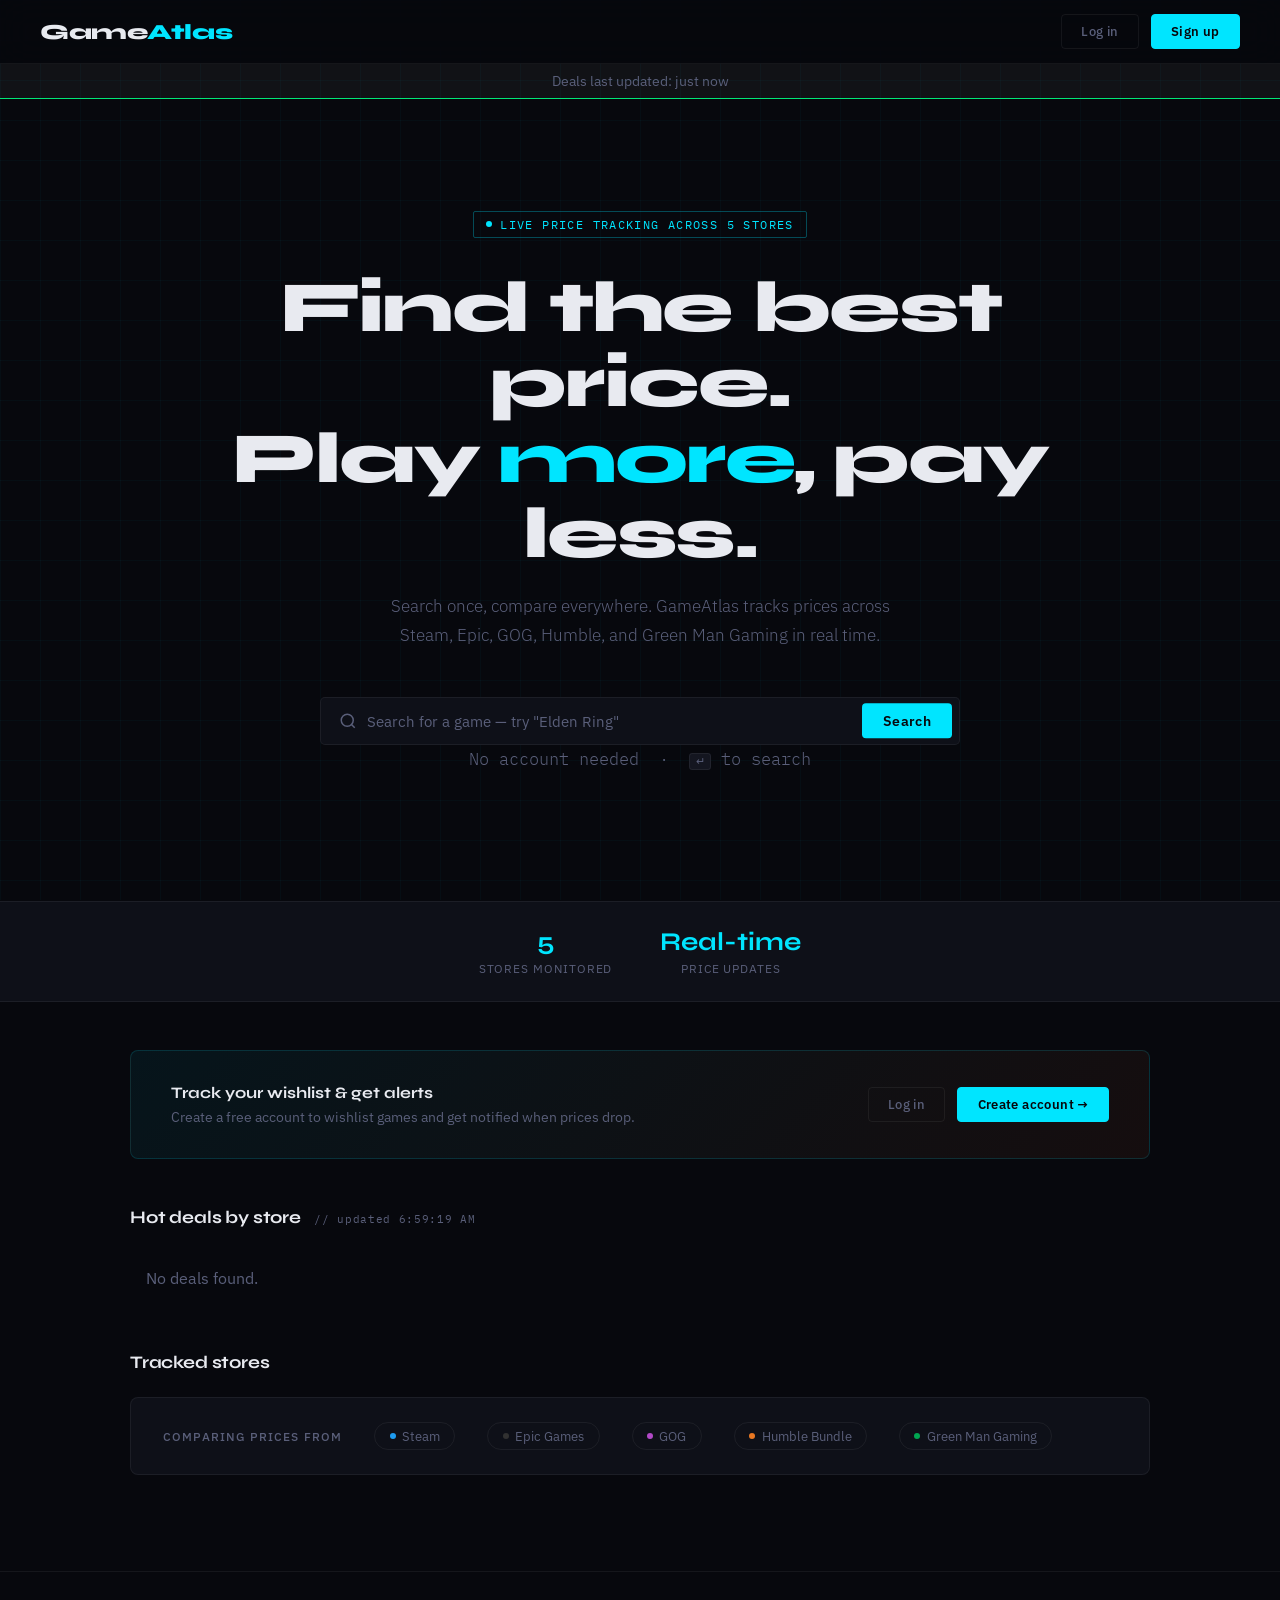
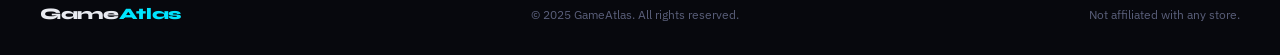
==== commit 7b966481: "Fixed Problem with wishlist handling when registering and logging in along with the wishlist buttons" ====
--- a/IT340-Website/index.html
+++ b/IT340-Website/index.html
@@ -183,7 +183,10 @@
 
     async function addToWishlist(gameID, title, thumb) {
       const user = getUser();
-      if (!user || !user.id) return;
+      if (!user || !user.id) {
+        console.warn('addToWishlist: no user id found in localStorage', user);
+        return;
+      }
       try {
         const res  = await fetch(`${BACKEND}/api/wishlist/${user.id}/add`, {
           method:  'POST',
